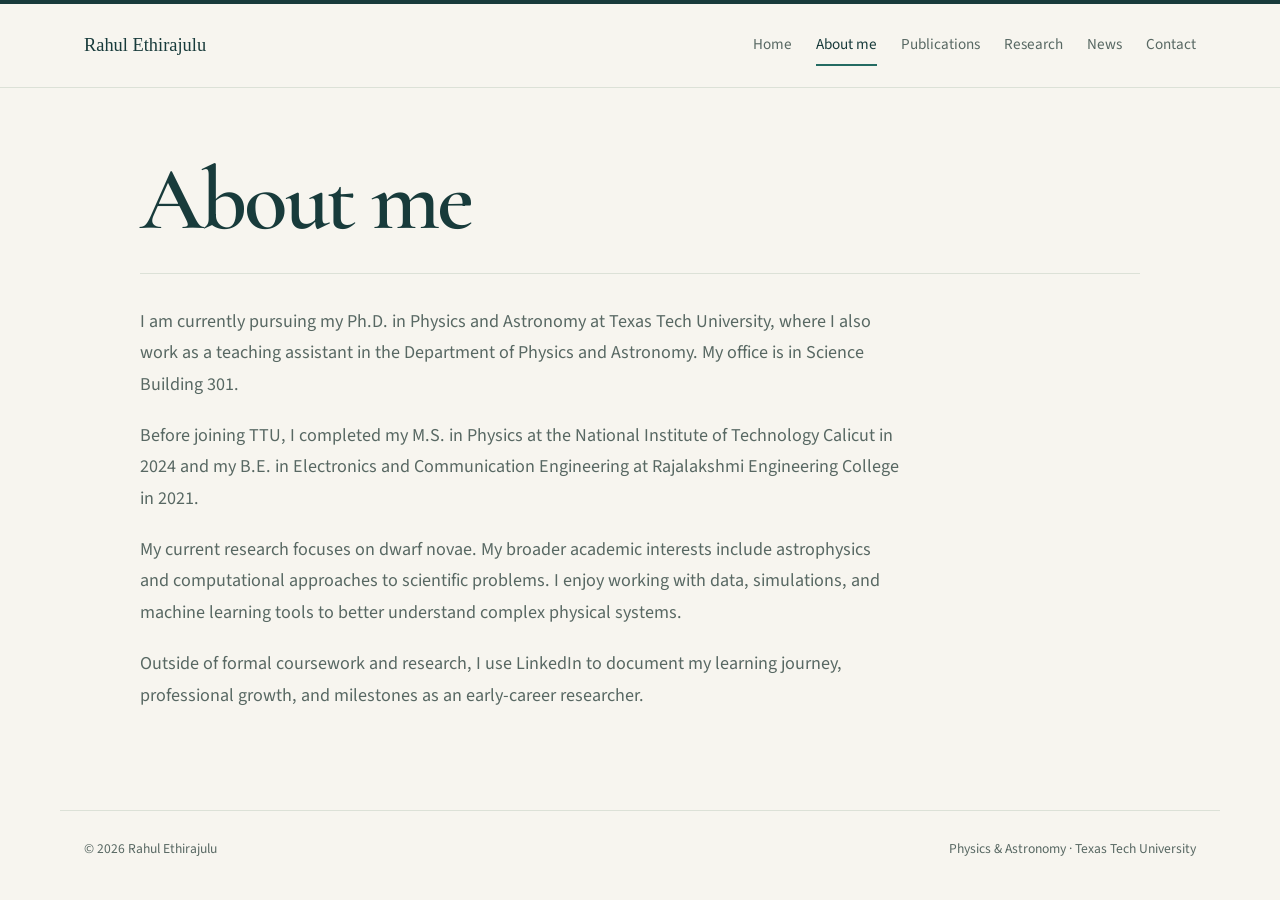
==== about_me/index.html @ 9070d2f4 "Focus current research on dwarf novae with credited NASA illustration" ====
<!DOCTYPE html>
<html lang="en">
  <head>
    <meta charset="UTF-8" />
    <meta name="viewport" content="width=device-width, initial-scale=1.0" />
    <title>About me | Rahul Ethirajulu</title>
    <meta
      name="description"
      content="About Rahul Ethirajulu, Ph.D. Physics and Astronomy candidate at Texas Tech University."
    />
    <link rel="preconnect" href="https://fonts.googleapis.com" />
    <link rel="preconnect" href="https://fonts.gstatic.com" crossorigin />
    <link
      href="https://fonts.googleapis.com/css2?family=Cormorant+Garamond:wght@500;600;700&family=Source+Sans+3:wght@400;500;600&display=swap"
      rel="stylesheet"
    />
    <script>document.documentElement.classList.add("js");</script>
    <link rel="stylesheet" href="../styles.css" />
  </head>
  <body>
    <a class="skip-link" href="#main-content">Skip to content</a>
    <header class="site-header">
      <div class="site-header-inner">
        <a class="site-title" href="../">Rahul Ethirajulu</a>

        <button
          class="menu-toggle"
          type="button"
          aria-expanded="false"
          aria-controls="site-nav"
        >
          Menu
        </button>

        <nav id="site-nav" class="site-nav" aria-label="Main navigation">
          <a href="../">Home</a>
          <a aria-current="page" href="./">About me</a>
          <a href="../publications/">Publications</a>
          <a href="../research/">Research</a>
          <a href="../news/">News</a>
          <a href="../contact/">Contact</a>
        </nav>
      </div>
    </header>

    <main id="main-content" class="page-shell">
      <article class="content-page">
        <div class="content-copy">
          <h1>About me</h1>
          <div class="content-box">
            <p>
              I am currently pursuing my Ph.D. in Physics and Astronomy at Texas
              Tech University, where I also work as a teaching assistant in the
              Department of Physics and Astronomy. My office is in Science
              Building 301.
            </p>
            <p>
              Before joining TTU, I completed my M.S. in Physics at the National
              Institute of Technology Calicut in 2024 and my B.E. in
              Electronics and Communication Engineering at Rajalakshmi
              Engineering College in 2021.
            </p>
            <p>
              My current research focuses on dwarf novae. My broader academic
              interests include astrophysics and computational approaches
              to scientific problems. I enjoy working with data, simulations,
              and machine learning tools to better understand complex physical
              systems.
            </p>
            <p>
              Outside of formal coursework and research, I use LinkedIn to
              document my learning journey, professional growth, and milestones
              as an early-career researcher.
            </p>
          </div>
        </div>
      </article>
    </main>

    <footer class="site-footer">
      <p>&copy; <span id="year"></span> Rahul Ethirajulu</p>
      <p>Physics &amp; Astronomy · Texas Tech University</p>
    </footer>

    <script src="../script.js"></script>
  </body>
</html>
---- styles.css ----
:root {
  --bg:#f7f5ef;
  --text:#183b3b;
  --muted:#586863;
  --accent:#246b62;
  --line:#dce1d7;
  --max-width:1160px
}

* {
  box-sizing:border-box
}

html {
  scroll-behavior:smooth
}

body {
  margin:0;
  background:var(--bg);
  color:var(--text);
  font-family:'Source Sans 3','Segoe UI',sans-serif;
  line-height:1.75
}

a {
  color:var(--accent);
  text-underline-offset:4px
}

a:hover {
  color:#123e38
}

a:focus-visible,button:focus-visible {
  outline:3px solid #ae7434;
  outline-offset:5px
}

h1,h2,h3 {
  font-family:'Cormorant Garamond',Georgia,serif;
  font-weight:600;
  line-height:1.08;
  margin:0 0 1rem
}

h1 {
  font-size:clamp(3.4rem,7vw,6.2rem);
  letter-spacing:-.035em
}

h2 {
  font-size:clamp(2rem,4vw,3rem)
}

h3 {
  font-size:1.7rem
}

p {
  margin:0 0 1.2rem
}

.site-header {
  border-top:4px solid var(--text);
  border-bottom:1px solid var(--line);
  position:relative;
  z-index:10
}

.site-header-inner {
  max-width:var(--max-width);
  margin:auto;
  display:flex;
  align-items:center;
  justify-content:space-between;
  gap:2rem;
  padding:1.3rem 24px
}

.site-title {
  font-family:Georgia,serif;
  font-size:1.15rem;
  color:var(--text);
  text-decoration:none;
  white-space:nowrap
}

.site-nav {
  display:flex;
  gap:1.5rem
}

.site-nav a {
  color:var(--muted);
  text-decoration:none;
  font-size:.95rem;
  padding:.4rem 0;
  border-bottom:2px solid transparent
}

.site-nav a:hover,.site-nav a[aria-current=page] {
  color:var(--text);
  border-bottom-color:var(--accent)
}

.menu-toggle {
  display:none;
  font:inherit;
  background:var(--text);
  color:white;
  border:0;
  padding:.55rem 1rem;
  border-radius:4px;
  cursor:pointer
}

.page-shell {
  max-width:var(--max-width);
  margin:auto;
  padding:0 24px
}

.hero {
  display:grid;
  grid-template-columns:1.2fr .8fr;
  gap:4rem;
  align-items:center;
  padding:5.5rem 0 4rem
}

.eyebrow {
  font-size:.78rem;
  text-transform:uppercase;
  letter-spacing:.16em;
  font-weight:600;
  color:var(--accent);
  margin-bottom:1.4rem
}

.lead {
  font-size:1.25rem;
  color:var(--muted);
  margin-bottom:1.8rem
}

.hero-box {
  max-width:620px;
  color:var(--muted);
  font-size:1.05rem
}

.hero-art {
  background:#173f3f;
  border-radius:48% 48% 8px 8px;
  aspect-ratio:4/5;
  position:relative;
  overflow:hidden
}

.hero-art svg {
  width:100%;
  height:100%;
  position:absolute;
  inset:0
}

.art-caption {
  position:absolute;
  bottom:28px;
  left:28px;
  right:28px;
  color:#d8e7da;
  font-size:.8rem;
  letter-spacing:.1em;
  text-transform:uppercase
}

.hero-actions {
  display:flex;
  flex-wrap:wrap;
  gap:1rem;
  margin-top:2rem
}

.button {
  display:inline-flex;
  background:var(--text);
  color:white;
  padding:.7rem 1.3rem;
  text-decoration:none;
  border:1px solid var(--text);
  border-radius:4px;
  font-weight:600
}

.button:hover {
  background:#285650;
  color:white
}

.button-secondary {
  background:transparent;
  color:var(--text)
}

.home-section {
  padding:3rem 0;
  border-top:1px solid var(--line)
}

.section-heading {
  display:flex;
  justify-content:space-between;
  gap:1rem;
  align-items:baseline;
  margin-bottom:1.5rem
}

.section-heading h2 {
  margin:0
}

.research-grid {
  display:grid;
  grid-template-columns:repeat(3,1fr);
  gap:2rem
}

.research-grid article {
  border-top:2px solid var(--accent);
  padding-top:1.2rem
}

.research-grid p {
  color:var(--muted)
}

.feature-news {
  display:grid;
  grid-template-columns:220px 1fr;
  gap:2rem;
  align-items:center
}

.feature-news img {
  width:100%;
  border-radius:4px;
  aspect-ratio:4/3;
  object-fit:cover
}

.feature-news p {
  color:var(--muted)
}

.content-page {
  padding:4rem 0 5rem;
  min-height:70vh
}

.content-copy {
  max-width:1000px;
  margin:auto
}

.content-copy>h1 {
  padding-bottom:1.5rem;
  border-bottom:1px solid var(--line);
  margin-bottom:2rem
}

.content-box {
  max-width:760px;
  font-size:1.13rem;
  color:var(--muted)
}

.placeholder {
  color:var(--muted)
}

.news-stack {
  display:grid;
  gap:2.5rem
}

.news-card {
  display:grid;
  grid-template-columns:minmax(240px,.8fr) 1.2fr;
  gap:2rem;
  padding:2rem;
  background:#fffefa;
  border:1px solid var(--line);
  border-radius:6px
}

.news-item-alt .news-card {
  grid-template-columns:1.2fr minmax(240px,.8fr)
}

.news-body {
  min-width:0
}

.news-body h2 {
  font-size:2.35rem
}

.news-body p,.news-list {
  color:var(--muted)
}

.news-date {
  font-size:.78rem;
  font-weight:600;
  text-transform:uppercase;
  letter-spacing:.12em;
  color:var(--accent)!important
}

.news-media {
  display:grid;
  gap:1rem;
  align-content:start
}

.achievement-figure {
  margin:0
}

.achievement-figure img {
  display:block;
  width:100%;
  height:auto;
  border-radius:3px
}

.achievement-gallery {
  display:grid;
  grid-template-columns:1fr 1fr;
  gap:.75rem
}

.achievement-gallery img {
  width:100%;
  height:auto;
  border-radius:3px
}

.news-list {
  padding-left:1.2rem
}

.news-list li {
  margin-bottom:.65rem
}

.site-footer {
  max-width:var(--max-width);
  margin:auto;
  padding:1.6rem 24px 2rem;
  border-top:1px solid var(--line);
  display:flex;
  justify-content:space-between;
  gap:1rem;
  color:var(--muted);
  font-size:.85rem
}

.site-footer p {
  margin:0
}

.skip-link {
  position:absolute;
  left:16px;
  top:-100px;
  padding:.75rem;
  background:white;
  z-index:20
}

.skip-link:focus {
  top:16px
}


@media(max-width:900px) {
  .site-header-inner {
  flex-wrap:wrap;
  gap:1rem
}

.menu-toggle {
  display:inline-flex
}

.site-nav {
  flex-wrap:wrap;
  width:100%;
  gap:1rem
}

.js .site-nav {
  display:none
}

.js .site-nav.is-open {
  display:flex
}

.hero {
  gap:2rem;
  padding:3.5rem 0
}

.hero-art {
  aspect-ratio:3/4
}

.news-card,.news-item-alt .news-card {
  grid-template-columns:1fr
}

.news-item-alt .news-media {
  grid-row:1
}

.news-media {
  max-width:600px
}


}


@media(max-width:600px) {
  .hero {
  grid-template-columns:1fr
}

.hero-art {
  aspect-ratio:5/3;
  border-radius:80px 80px 4px 4px
}

.hero h1 {
  font-size:3.7rem
}

.research-grid,.feature-news {
  grid-template-columns:1fr
}

.feature-news img {
  max-width:320px
}

.section-heading {
  align-items:start;
  flex-direction:column;
  gap:.7rem
}

.news-card {
  padding:1.2rem;
  gap:1.4rem
}

.content-page {
  padding-top:2.5rem
}

.site-footer {
  flex-direction:column
}

.page-shell {
  padding:0 20px
}


}


@media(prefers-reduced-motion:reduce) {
  html {
  scroll-behavior:auto
}


}

.research-feature {
  display: grid;
  grid-template-columns: 1fr 1fr;
  gap: 2.5rem;
  align-items: start;
  margin-bottom: 3rem;
}
.research-figure { margin: 0; }
.research-figure img { display: block; width: 100%; height: auto; border-radius: 6px; }
.research-figure figcaption { margin-top: .8rem; color: var(--muted); font-size: .85rem; line-height: 1.6; }
.research-context { color: var(--muted); }
.research-context h2 { color: var(--text); }
.research-context p { max-width: 760px; }
@media (max-width: 900px) {
  .research-feature { grid-template-columns: 1fr; gap: 2rem; }
}
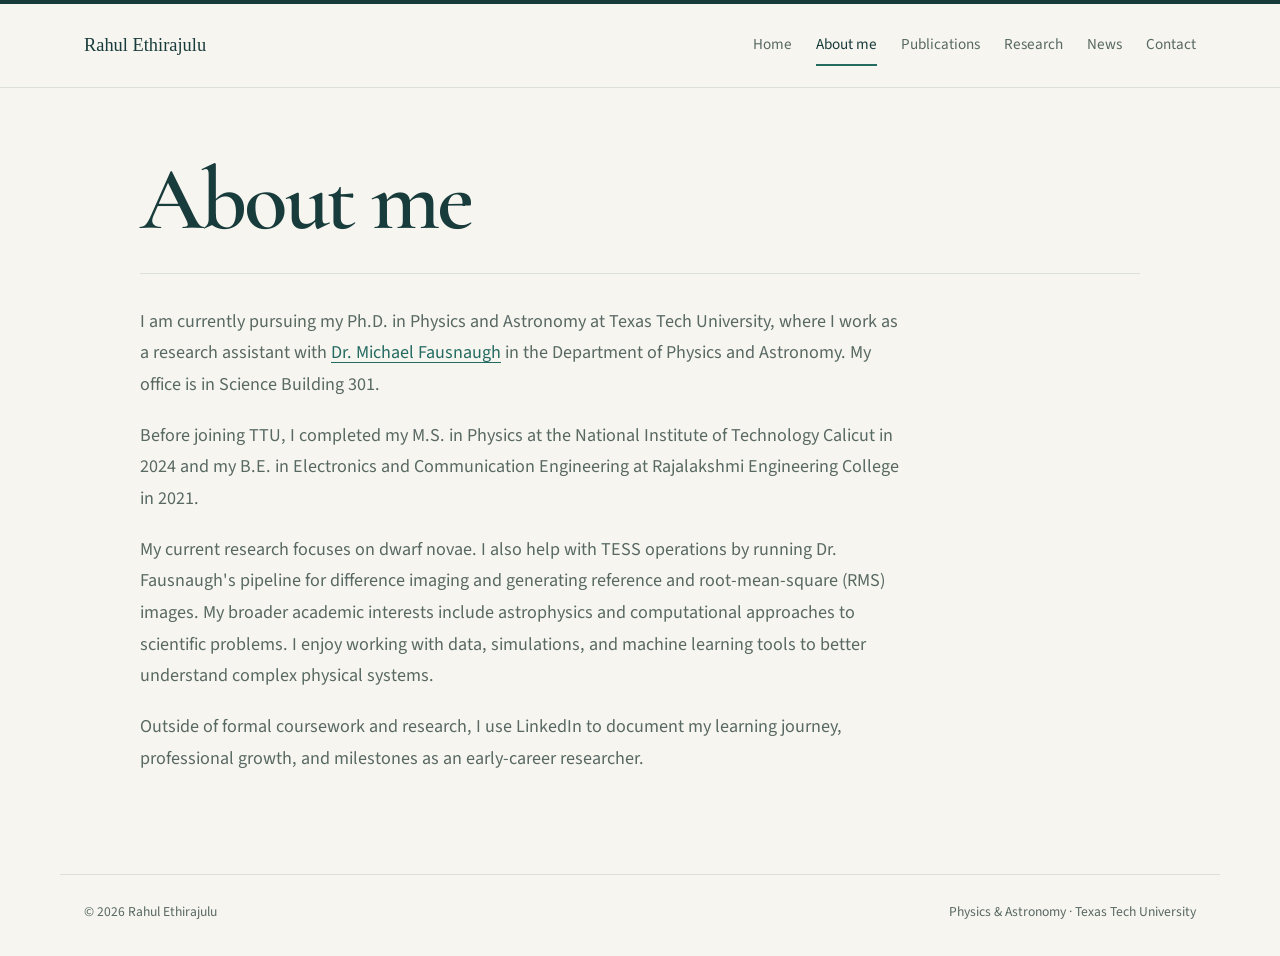
==== commit d07214c6: "Update research assistant role and TESS pipeline responsibilities" ====
--- a/about_me/index.html
+++ b/about_me/index.html
@@ -50,9 +50,10 @@
           <div class="content-box">
             <p>
               I am currently pursuing my Ph.D. in Physics and Astronomy at Texas
-              Tech University, where I also work as a teaching assistant in the
-              Department of Physics and Astronomy. My office is in Science
-              Building 301.
+              Tech University, where I work as a research assistant with
+              <a href="https://faus.science/">Dr. Michael Fausnaugh</a>
+              in the Department of Physics and Astronomy. My office is in
+              Science Building 301.
             </p>
             <p>
               Before joining TTU, I completed my M.S. in Physics at the National
@@ -61,7 +62,10 @@
               Engineering College in 2021.
             </p>
             <p>
-              My current research focuses on dwarf novae. My broader academic
+              My current research focuses on dwarf novae. I also help with
+              TESS operations by running Dr. Fausnaugh's pipeline for difference
+              imaging and generating reference and root-mean-square (RMS) images.
+              My broader academic
               interests include astrophysics and computational approaches
               to scientific problems. I enjoy working with data, simulations,
               and machine learning tools to better understand complex physical
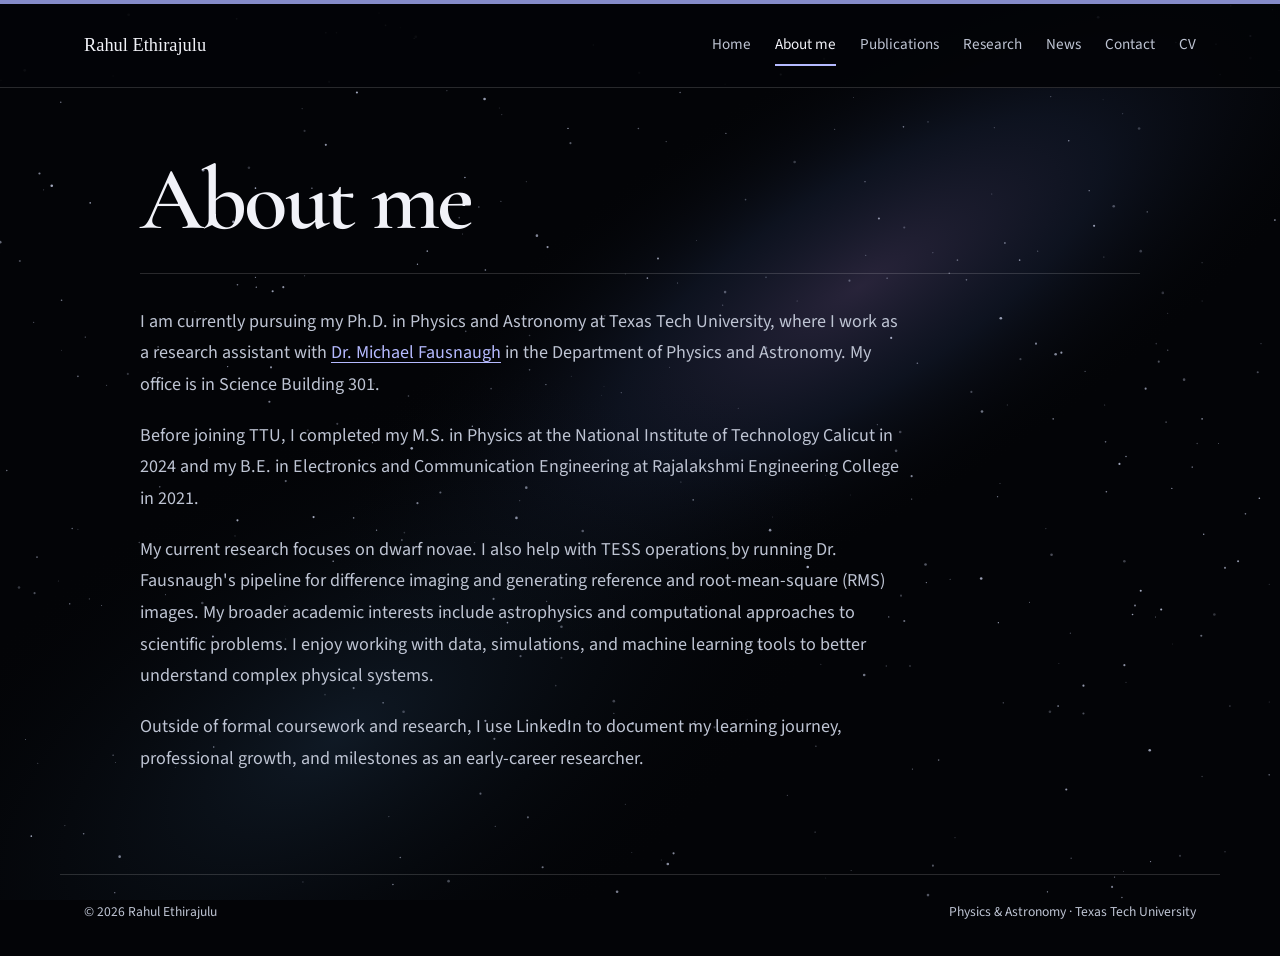
==== commit da51dab0: "Add dedicated CV page with PDF viewer and download" ====
--- a/about_me/index.html
+++ b/about_me/index.html
@@ -39,6 +39,7 @@
           <a href="../research/">Research</a>
           <a href="../news/">News</a>
           <a href="../contact/">Contact</a>
+          <a href="../cv/">CV</a>
         </nav>
       </div>
     </header>
--- a/styles.css
+++ b/styles.css
@@ -1,9 +1,9 @@
 :root {
-  --bg:#f7f5ef;
-  --text:#183b3b;
-  --muted:#586863;
-  --accent:#246b62;
-  --line:#dce1d7;
+  --bg:#030407;
+  --text:#f1f2f8;
+  --muted:#bec4d3;
+  --accent:#b5baff;
+  --line:#ffffff26;
   --max-width:1160px
 }
 
@@ -29,11 +29,11 @@
 }
 
 a:hover {
-  color:#123e38
+  color:#e0e2ff
 }
 
 a:focus-visible,button:focus-visible {
-  outline:3px solid #ae7434;
+  outline:3px solid var(--accent);
   outline-offset:5px
 }
 
@@ -107,8 +107,8 @@
 .menu-toggle {
   display:none;
   font:inherit;
-  background:var(--text);
-  color:white;
+  background:var(--accent);
+  color:#090b18;
   border:0;
   padding:.55rem 1rem;
   border-radius:4px;
@@ -185,8 +185,8 @@
 
 .button {
   display:inline-flex;
-  background:var(--text);
-  color:white;
+  background:var(--accent);
+  color:#090b18;
   padding:.7rem 1.3rem;
   text-decoration:none;
   border:1px solid var(--text);
@@ -195,8 +195,8 @@
 }
 
 .button:hover {
-  background:#285650;
-  color:white
+  background:#d5d7ff;
+  color:#090b18
 }
 
 .button-secondary {
@@ -290,7 +290,7 @@
   grid-template-columns:minmax(240px,.8fr) 1.2fr;
   gap:2rem;
   padding:2rem;
-  background:#fffefa;
+  background:rgba(8,11,20,.88);
   border:1px solid var(--line);
   border-radius:6px
 }
@@ -377,7 +377,7 @@
   left:16px;
   top:-100px;
   padding:.75rem;
-  background:white;
+  background:#101422;
   z-index:20
 }
 
@@ -508,3 +508,57 @@
 @media (max-width: 900px) {
   .research-feature { grid-template-columns: 1fr; gap: 2rem; }
 }
+
+.current-research-summary { max-width: 760px; }
+.current-research-summary p { color: var(--muted); }
+.previous-work-grid { display: grid; grid-template-columns: 1fr 1fr; gap: 2.5rem; }
+.previous-work-grid article { border-top: 2px solid var(--accent); padding-top: 1.2rem; }
+.previous-work-grid p { color: var(--muted); }
+.previous-project { padding: 1.5rem 0; border-bottom: 1px solid var(--line); }
+.previous-project h3 { color: var(--text); }
+.project-source { margin-top: 1.5rem; font-size: .9rem; }
+@media (max-width: 600px) { .previous-work-grid { grid-template-columns: 1fr; gap: 1.5rem; } }
+
+/* A static galactic backdrop keeps motion and page weight low. */
+body {
+  background-color: var(--bg);
+  background-image: url("images/galactic-background.svg");
+  background-size: cover;
+  background-position: center top;
+  background-attachment: fixed;
+  color-scheme: dark;
+}
+.site-header { background: rgba(3,4,7,.9); border-top-color: #858bc9; }
+.home-section { background: linear-gradient(90deg, rgba(3,4,7,.5), transparent); }
+.hero-portrait {
+  margin: 0;
+  border-radius: 12px;
+  aspect-ratio: 4 / 5;
+  border: 1px solid var(--line);
+  box-shadow: 0 16px 60px #0009;
+  background: #080b13;
+}
+.hero-portrait img {
+  display: block;
+  width: 100%;
+  height: 100%;
+  object-fit: cover;
+  object-position: center 20%;
+}
+.hero-portrait::after {
+  content: "";
+  position: absolute;
+  inset: 55% 0 0;
+  background: linear-gradient(transparent, #000d);
+  pointer-events: none;
+}
+.hero-portrait .art-caption { color: #fff; z-index: 1; bottom: 20px; left: 20px; right: 20px; }
+.button-secondary { background: #090c1680; color: var(--text); border-color: #ffffff50; }
+@media (max-width: 600px) {
+  .hero-portrait { aspect-ratio: 4 / 5; border-radius: 10px; max-width: 420px; width: 100%; }
+  body { background-attachment: scroll; background-size: auto 1100px; }
+}
+
+.cv-actions { display: flex; flex-wrap: wrap; gap: 1rem; margin-bottom: 2rem; }
+.cv-viewer { display: block; width: 100%; height: 80vh; min-height: 500px; border: 1px solid var(--line); border-radius: 6px; background: #111; }
+@media (max-width: 600px) { .cv-viewer { min-height: 400px; height: 65vh; } }
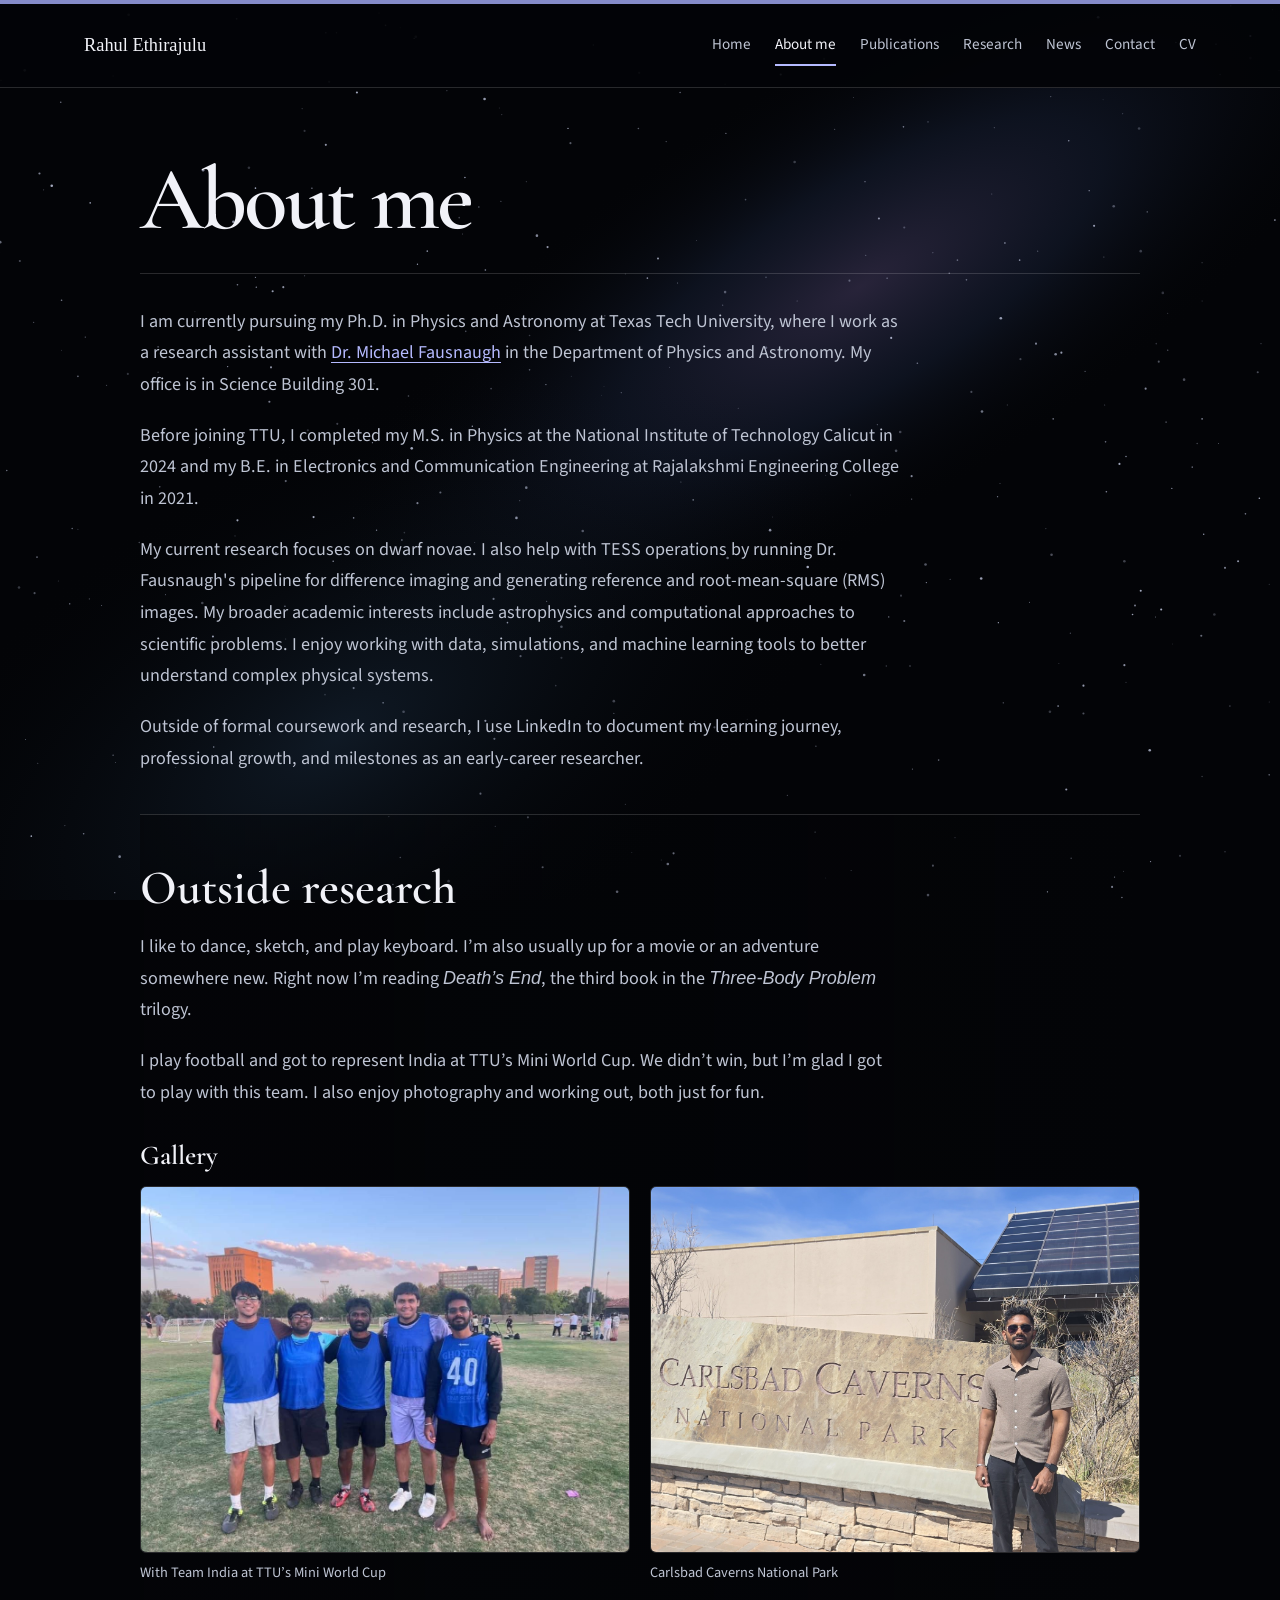
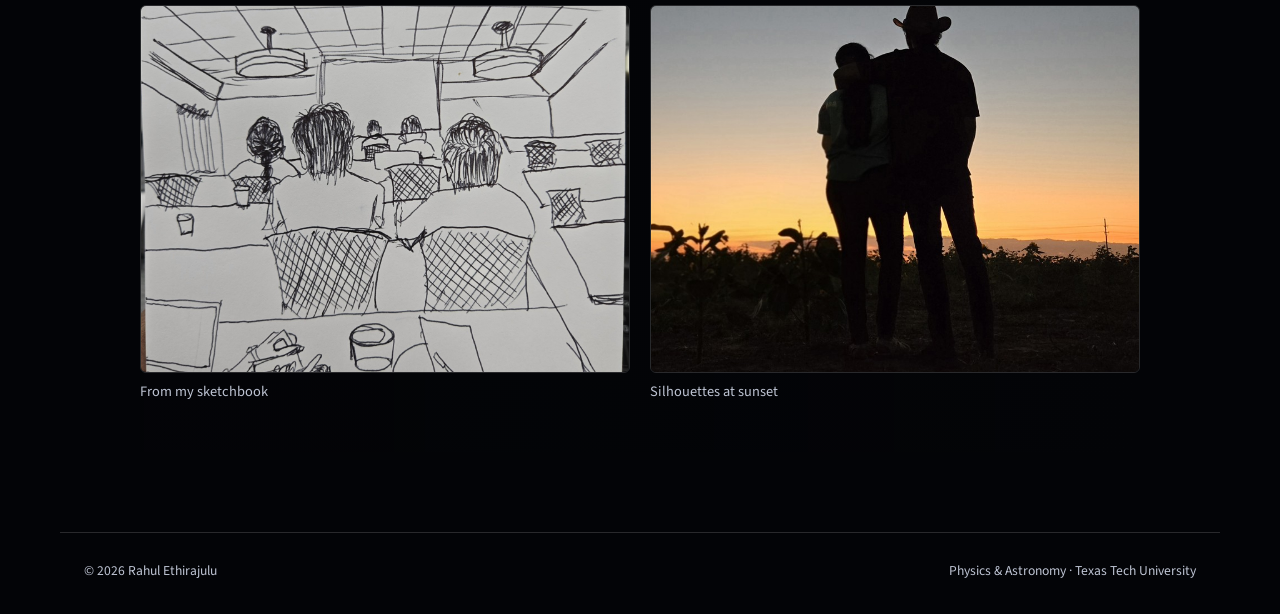
==== commit 5b85a7b3: "Add personal interests and photo gallery to About page" ====
--- a/about_me/index.html
+++ b/about_me/index.html
@@ -15,7 +15,7 @@
       rel="stylesheet"
     />
     <script>document.documentElement.classList.add("js");</script>
-    <link rel="stylesheet" href="../styles.css" />
+    <link rel="stylesheet" href="../styles.css?v=about-gallery" />
   </head>
   <body>
     <a class="skip-link" href="#main-content">Skip to content</a>
@@ -78,6 +78,32 @@
               as an early-career researcher.
             </p>
           </div>
+          <section id="outside-research" class="home-section" aria-labelledby="outside-title">
+            <h2 id="outside-title">Outside research</h2>
+            <div class="content-box">
+              <p>I like to dance, sketch, and play keyboard. I’m also usually up for a movie or an adventure somewhere new. Right now I’m reading <em>Death’s End</em>, the third book in the <em>Three-Body Problem</em> trilogy.</p>
+              <p>I play football and got to represent India at TTU’s Mini World Cup. We didn’t win, but I’m glad I got to play with this team. I also enjoy photography and working out, both just for fun.</p>
+            </div>
+            <h3>Gallery</h3>
+            <div class="about-gallery">
+              <figure>
+                <a href="../images/about-mini-world-cup.jpg"><img src="../images/about-mini-world-cup.jpg" alt="Five football teammates in blue bibs on a Texas Tech field." loading="lazy" decoding="async" /></a>
+                <figcaption>With Team India at TTU’s Mini World Cup</figcaption>
+              </figure>
+              <figure>
+                <a href="../images/about-carlsbad-caverns.jpg"><img src="../images/about-carlsbad-caverns.jpg" alt="Rahul standing beside the Carlsbad Caverns National Park sign." loading="lazy" decoding="async" /></a>
+                <figcaption>Carlsbad Caverns National Park</figcaption>
+              </figure>
+              <figure>
+                <a href="../images/about-sketch.jpg"><img src="../images/about-sketch.jpg" alt="Ink sketch of an audience seen from the back of the room." loading="lazy" decoding="async" /></a>
+                <figcaption>From my sketchbook</figcaption>
+              </figure>
+              <figure>
+                <a href="../images/about-sunset.jpg"><img src="../images/about-sunset.jpg" alt="Two silhouettes against an orange sunset." loading="lazy" decoding="async" /></a>
+                <figcaption>Silhouettes at sunset</figcaption>
+              </figure>
+            </div>
+          </section>
         </div>
       </article>
     </main>
--- a/styles.css
+++ b/styles.css
@@ -246,7 +246,7 @@
 .feature-news img {
   width:100%;
   border-radius:4px;
-  aspect-ratio:4/3;
+  aspect-ratio:16/9;
   object-fit:cover
 }
 
@@ -562,3 +562,89 @@
 .cv-actions { display: flex; flex-wrap: wrap; gap: 1rem; margin-bottom: 2rem; }
 .cv-viewer { display: block; width: 100%; height: 80vh; min-height: 500px; border: 1px solid var(--line); border-radius: 6px; background: #111; }
 @media (max-width: 600px) { .cv-viewer { min-height: 400px; height: 65vh; } }
+
+.thesis-preview summary { cursor: pointer; color: var(--accent); padding: .75rem 0; }
+.thesis-preview summary:focus-visible { outline: 3px solid var(--accent); outline-offset: 4px; }
+.thesis-preview .cv-viewer { margin-top: 1rem; }
+
+.photo-slider-frame {
+  overflow: hidden;
+  border: 1px solid var(--line);
+  border-radius: 6px;
+  background: var(--bg);
+}
+.photo-slide { display: block; }
+.photo-slide img { display: block; width: 100%; height: auto; }
+.photo-slider:has(.photo-slider-controls:not([hidden])) .photo-slide img {
+  aspect-ratio: 4 / 3;
+  object-fit: contain;
+}
+.photo-slider-controls {
+  display: flex;
+  justify-content: space-between;
+  align-items: center;
+  color: var(--muted);
+  font-variant-numeric: tabular-nums;
+}
+.photo-slider-controls button {
+  min-width: 44px;
+  min-height: 44px;
+  border: 1px solid var(--line);
+  border-radius: 6px;
+  background: var(--bg);
+  color: var(--accent);
+  cursor: pointer;
+  font: inherit;
+}
+.photo-slider-controls button:hover { border-color: var(--accent); }
+.photo-slide:focus-visible { outline-offset: -4px; }
+.photo-slide[hidden], .photo-slider-controls[hidden] { display: none; }
+
+@media (min-width: 901px) {
+  #aavso-2026 .news-card,
+  #seibt-memorial-scholarship .news-card {
+    grid-template-columns: minmax(0, 1.1fr) minmax(0, 0.9fr);
+  }
+
+  #quantum-summit-2025 .news-card {
+    grid-template-columns: minmax(0, 0.9fr) minmax(0, 1.1fr);
+  }
+}
+
+#bucy-scholarship .photo-slider {
+  width: 80%;
+  justify-self: center;
+}
+
+#bucy-scholarship .photo-slider:has(.photo-slider-controls:not([hidden])) .photo-slide img {
+  aspect-ratio: 1 / 1;
+}
+
+@media (min-width: 901px) {
+  #bucy-scholarship .news-card {
+    grid-template-columns: minmax(0, 1.2fr) minmax(0, 0.8fr);
+  }
+}
+
+#outside-research { margin-top: 2.5rem; }
+#outside-research h3 { margin-top: 2rem; }
+.about-gallery {
+  display: grid;
+  grid-template-columns: repeat(2, minmax(0, 1fr));
+  gap: 1.25rem;
+}
+.about-gallery figure { margin: 0; }
+.about-gallery a { display: block; }
+.about-gallery img {
+  display: block;
+  width: 100%;
+  aspect-ratio: 4 / 3;
+  object-fit: cover;
+  border: 1px solid var(--line);
+  border-radius: 6px;
+}
+.about-gallery img[src$="about-sunset.jpg"] { object-position: center 64%; }
+.about-gallery figcaption { margin-top: .4rem; color: var(--muted); font-size: .9rem; }
+@media (max-width: 600px) {
+  .about-gallery { grid-template-columns: 1fr; }
+}
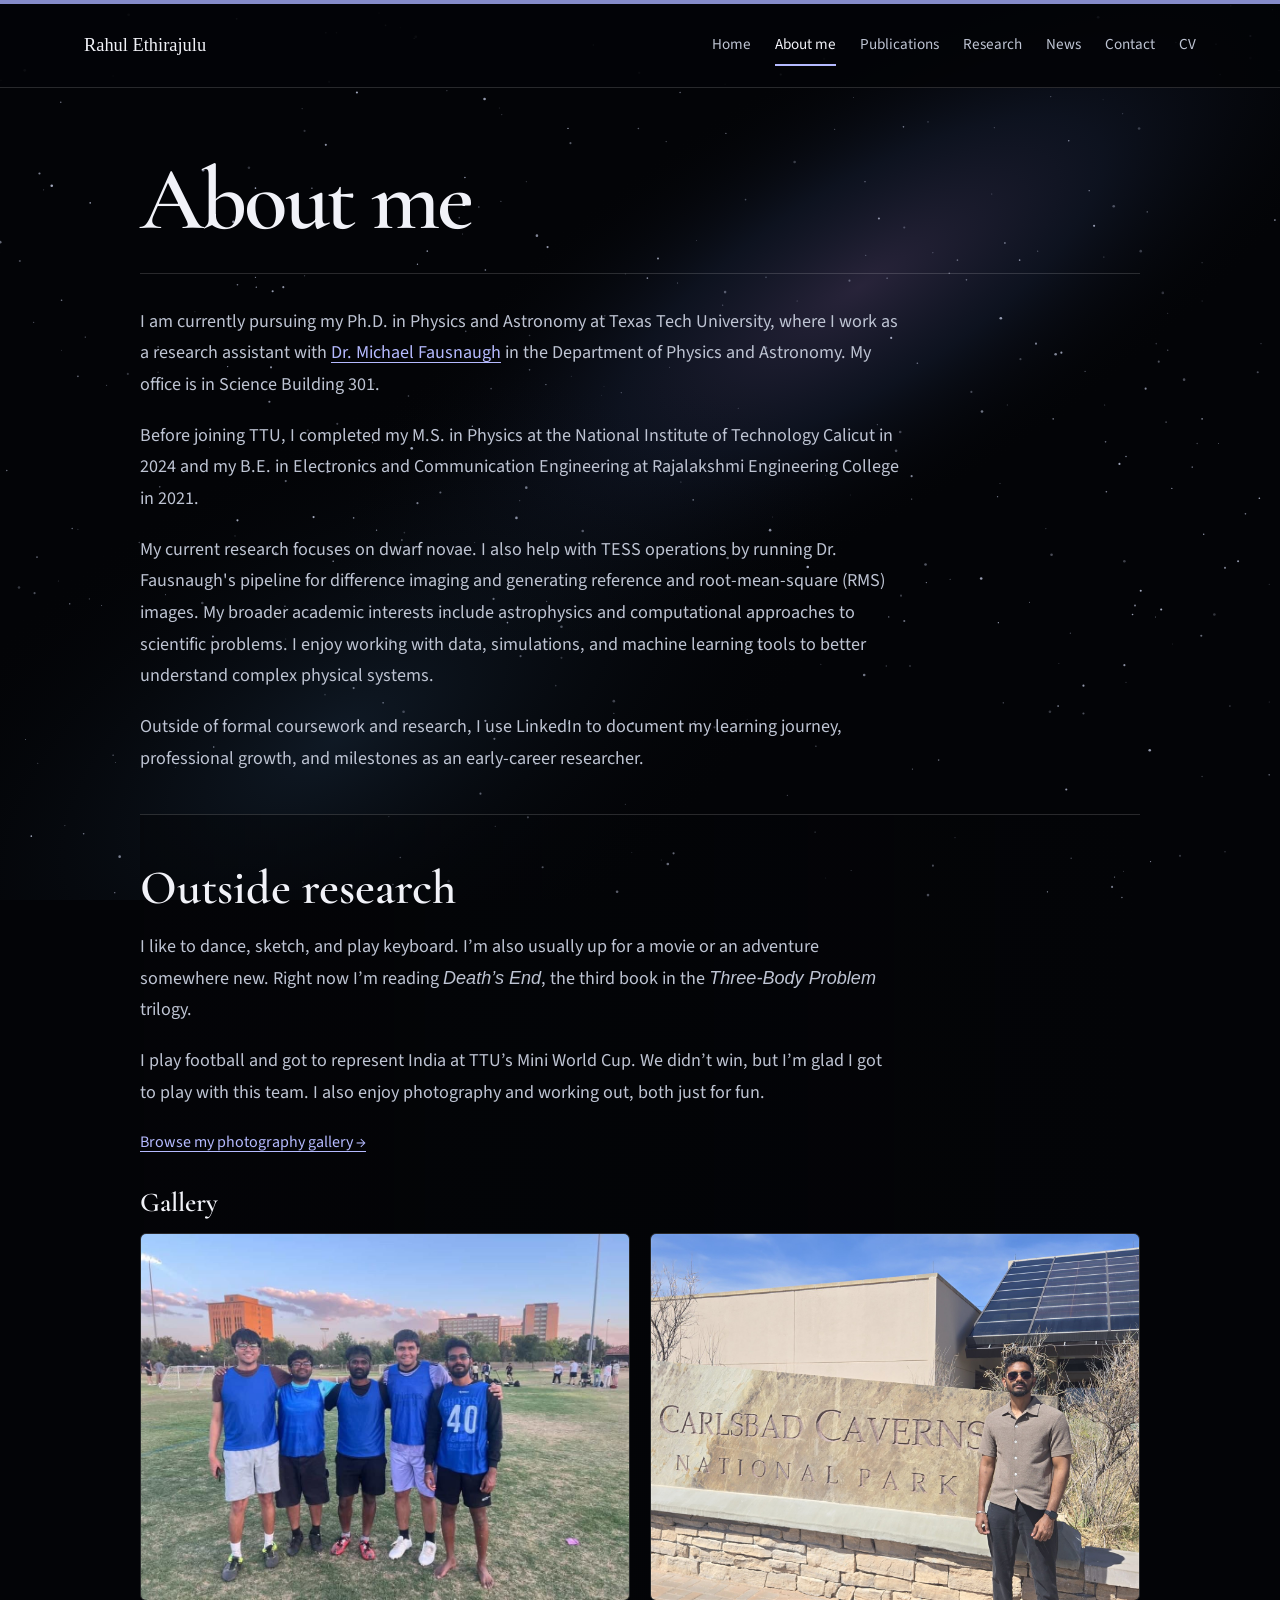
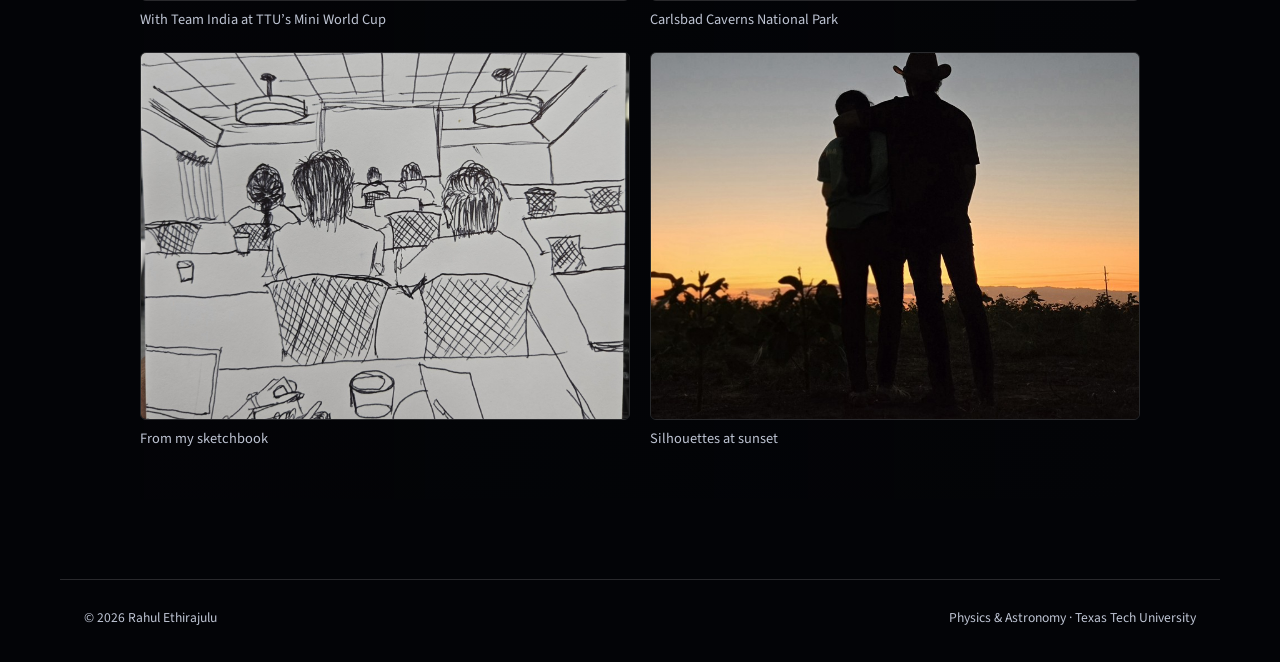
==== commit 29f7a951: "Add a dedicated photography gallery with ten photos" ====
--- a/about_me/index.html
+++ b/about_me/index.html
@@ -84,6 +84,7 @@
               <p>I like to dance, sketch, and play keyboard. I’m also usually up for a movie or an adventure somewhere new. Right now I’m reading <em>Death’s End</em>, the third book in the <em>Three-Body Problem</em> trilogy.</p>
               <p>I play football and got to represent India at TTU’s Mini World Cup. We didn’t win, but I’m glad I got to play with this team. I also enjoy photography and working out, both just for fun.</p>
             </div>
+            <p><a href="../photography/">Browse my photography gallery &rarr;</a></p>
             <h3>Gallery</h3>
             <div class="about-gallery">
               <figure>
--- a/styles.css
+++ b/styles.css
@@ -648,3 +648,13 @@
 @media (max-width: 600px) {
   .about-gallery { grid-template-columns: 1fr; }
 }
+
+.photography-gallery { margin-top: 2rem; }
+.photography-gallery img {
+  aspect-ratio: 1;
+  object-fit: contain;
+  background: var(--bg);
+}
+@media (min-width: 901px) {
+  .photography-gallery { grid-template-columns: repeat(3, minmax(0, 1fr)); }
+}
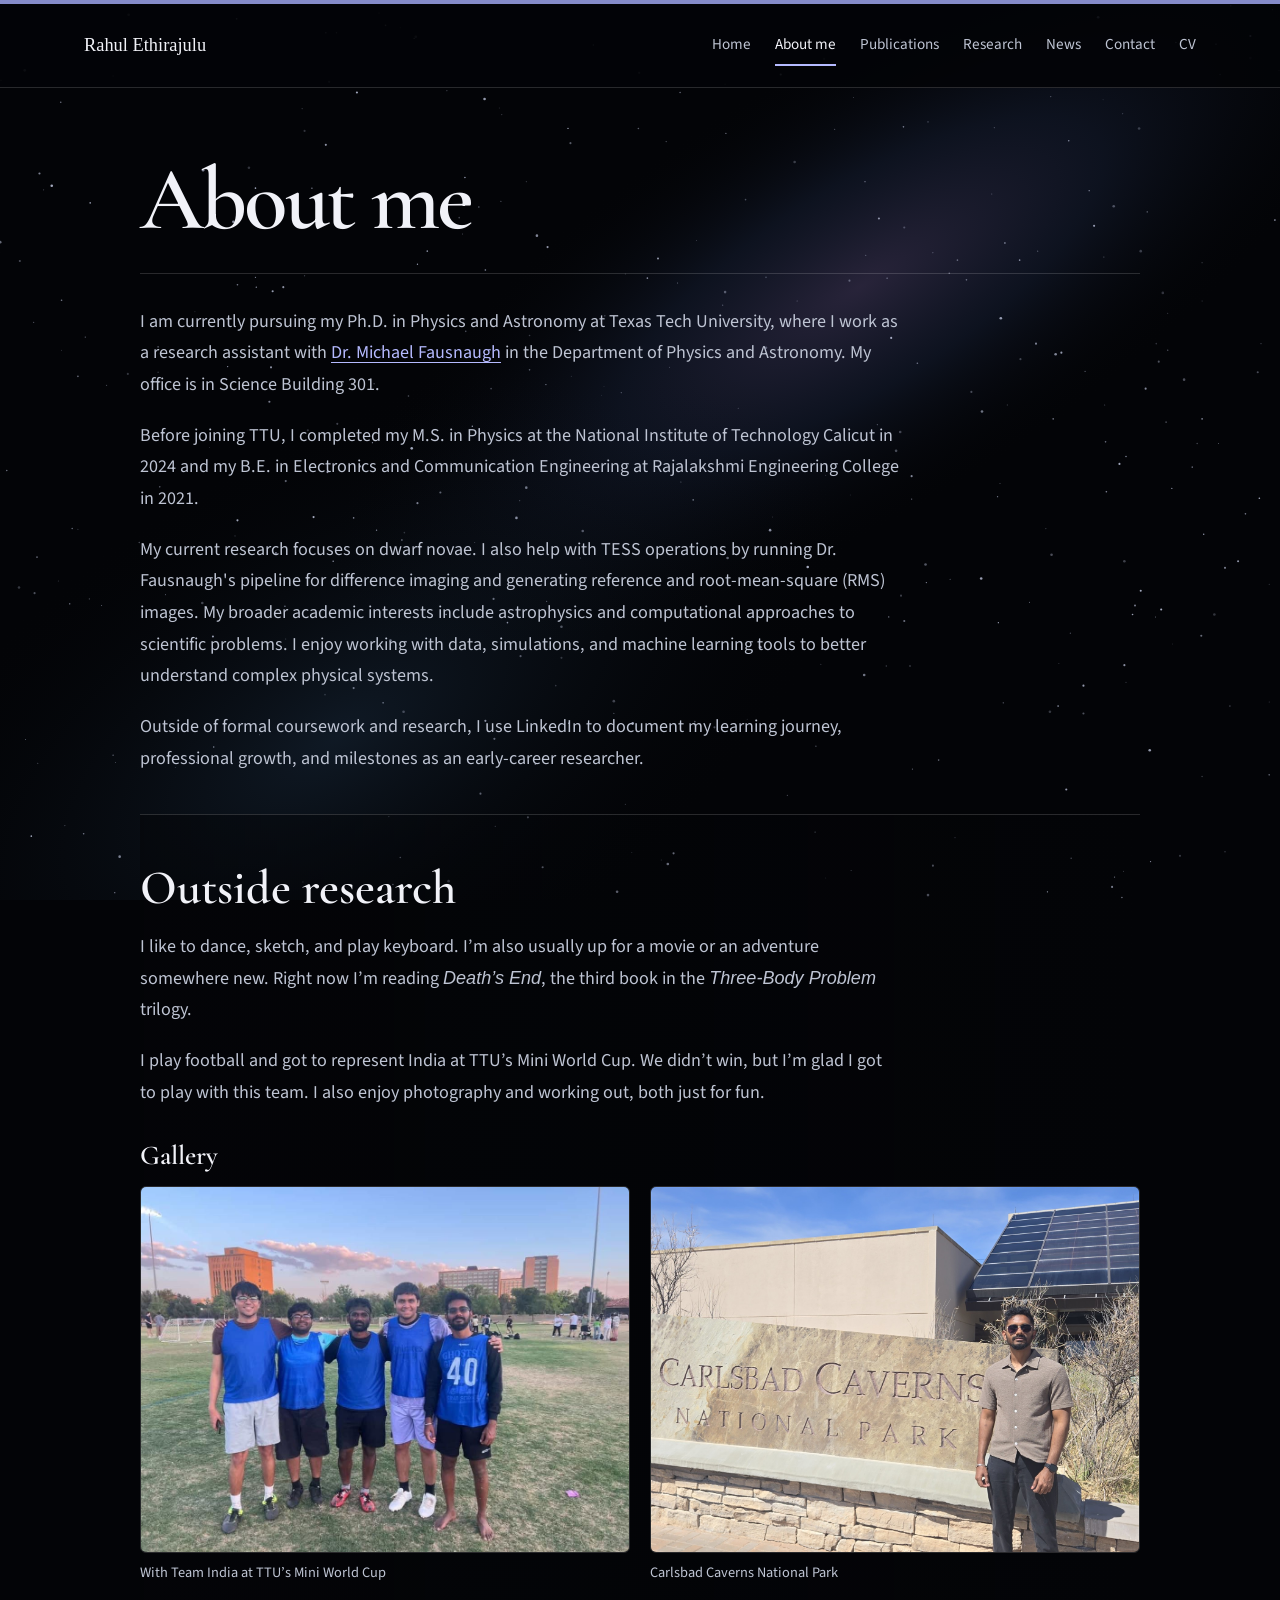
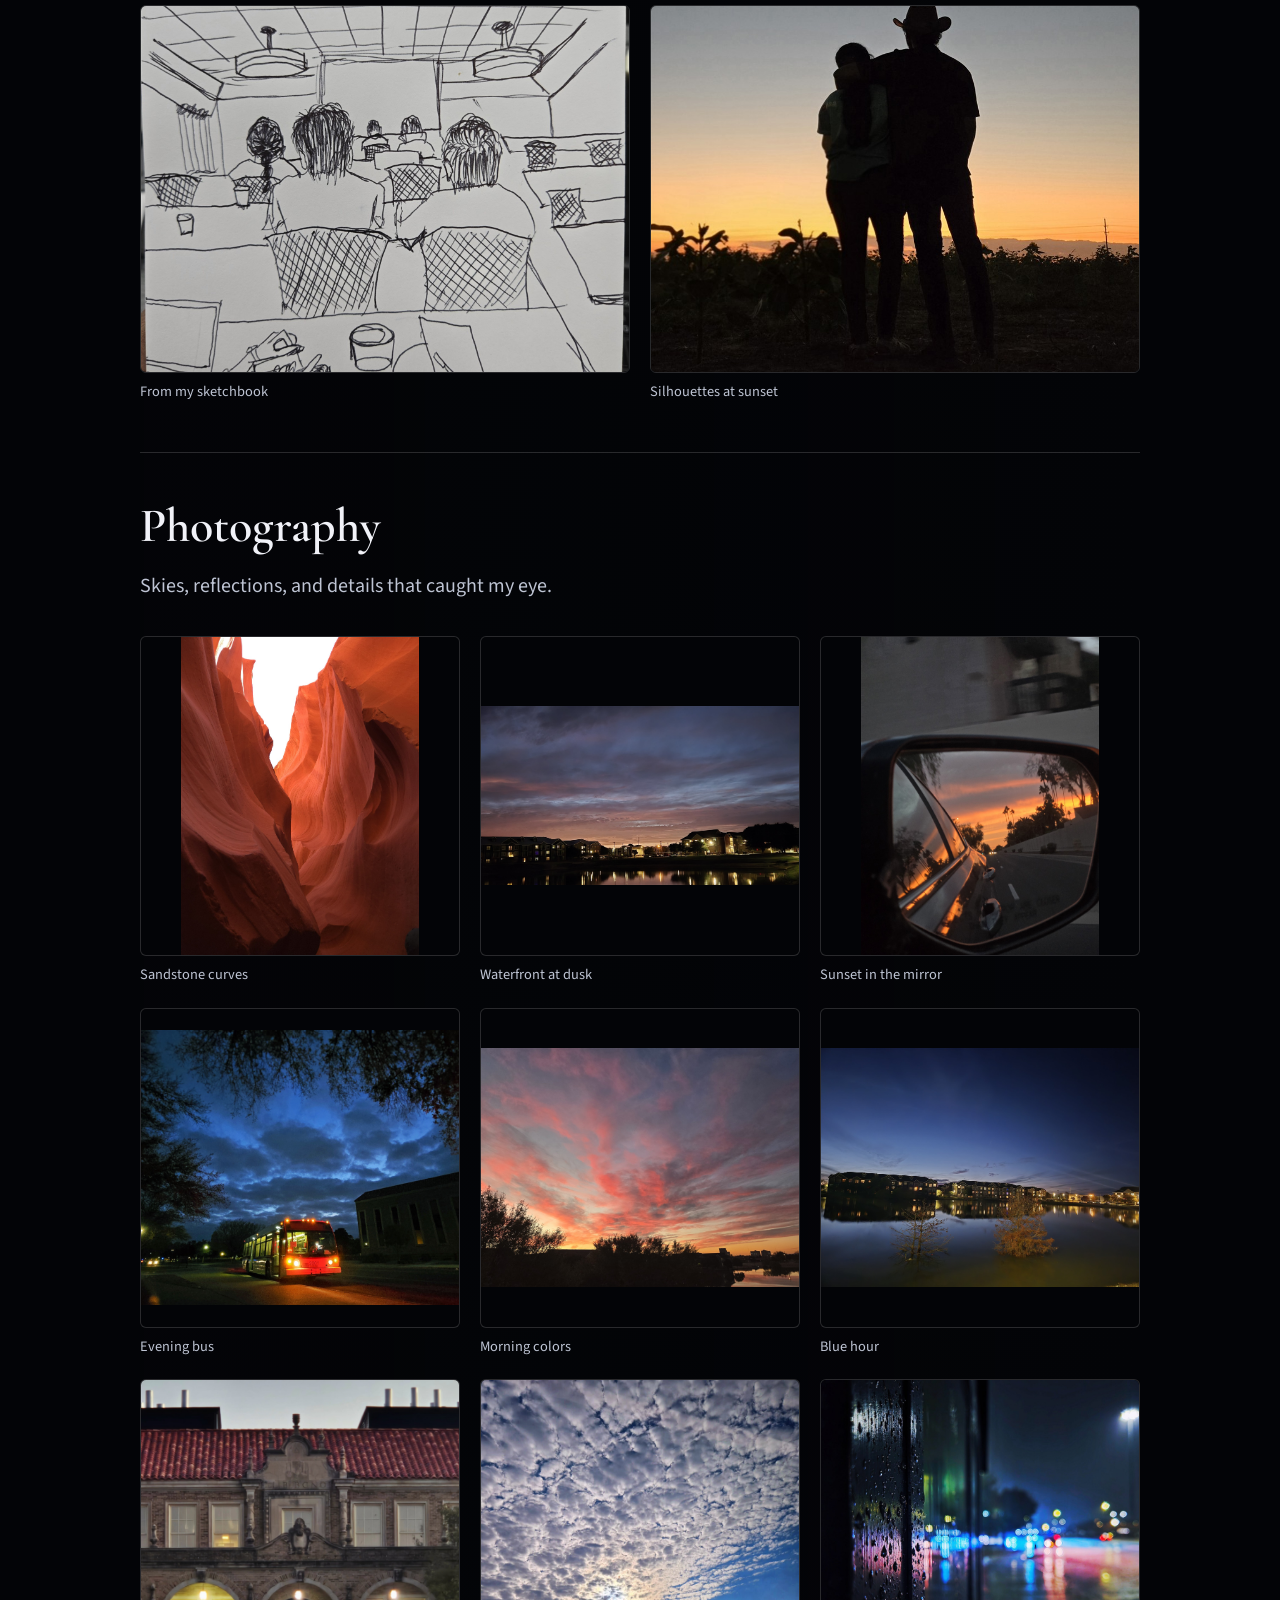
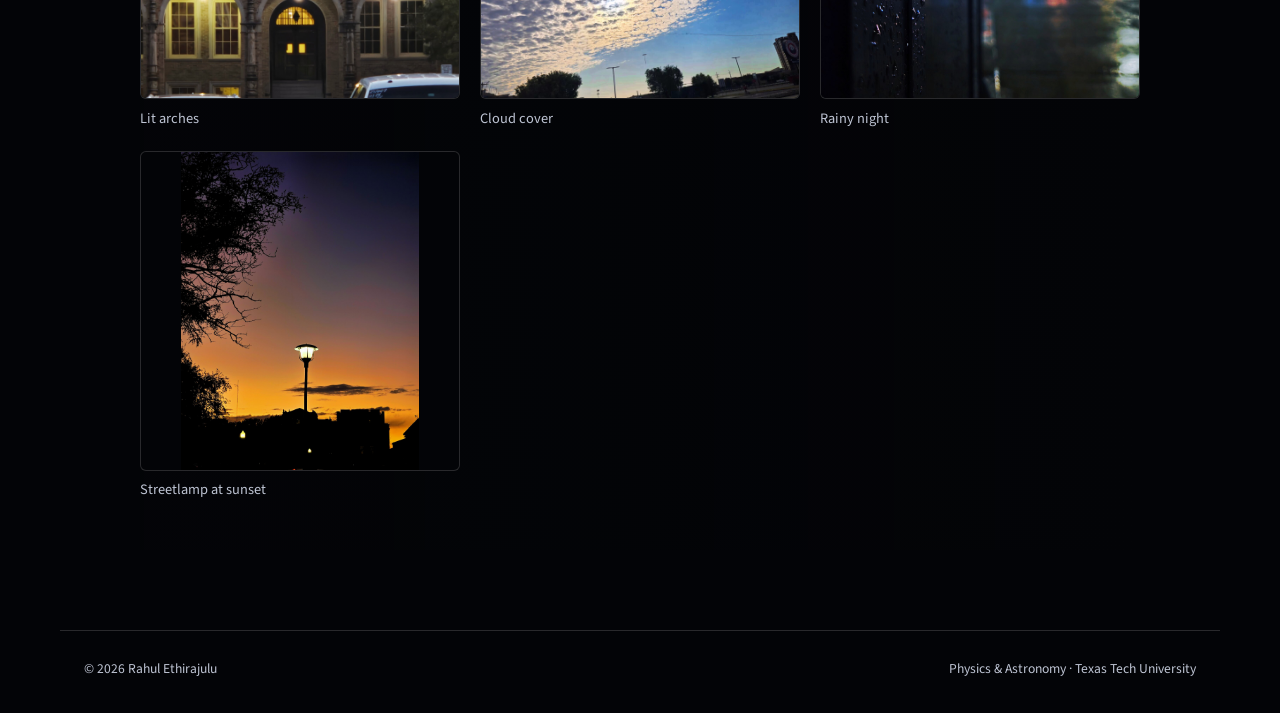
==== commit d19e1237: "Show the photography gallery below the About Me content" ====
--- a/about_me/index.html
+++ b/about_me/index.html
@@ -15,7 +15,7 @@
       rel="stylesheet"
     />
     <script>document.documentElement.classList.add("js");</script>
-    <link rel="stylesheet" href="../styles.css?v=about-gallery" />
+    <link rel="stylesheet" href="../styles.css?v=about-photography" />
   </head>
   <body>
     <a class="skip-link" href="#main-content">Skip to content</a>
@@ -84,7 +84,6 @@
               <p>I like to dance, sketch, and play keyboard. I’m also usually up for a movie or an adventure somewhere new. Right now I’m reading <em>Death’s End</em>, the third book in the <em>Three-Body Problem</em> trilogy.</p>
               <p>I play football and got to represent India at TTU’s Mini World Cup. We didn’t win, but I’m glad I got to play with this team. I also enjoy photography and working out, both just for fun.</p>
             </div>
-            <p><a href="../photography/">Browse my photography gallery &rarr;</a></p>
             <h3>Gallery</h3>
             <div class="about-gallery">
               <figure>
@@ -105,6 +104,52 @@
               </figure>
             </div>
           </section>
+          <section id="photography" class="home-section" aria-labelledby="photography-title">
+            <h2 id="photography-title">Photography</h2>
+            <p class="lead">Skies, reflections, and details that caught my eye.</p>
+            <div class="about-gallery photography-gallery">
+              <figure>
+                <a href="../images/photography/sandstone.jpg"><img src="../images/photography/sandstone.jpg" alt="Sunlight between tall, curved red sandstone walls." loading="lazy" decoding="async" /></a>
+                <figcaption>Sandstone curves</figcaption>
+              </figure>
+              <figure>
+                <a href="../images/photography/waterfront-dusk.jpg"><img src="../images/photography/waterfront-dusk.jpg" alt="Evening clouds and lit windows reflected in the water." loading="lazy" decoding="async" /></a>
+                <figcaption>Waterfront at dusk</figcaption>
+              </figure>
+              <figure>
+                <a href="../images/photography/mirror-sunset.jpg"><img src="../images/photography/mirror-sunset.jpg" alt="An orange sunset and palm trees reflected in a car mirror." loading="lazy" decoding="async" /></a>
+                <figcaption>Sunset in the mirror</figcaption>
+              </figure>
+              <figure>
+                <a href="../images/photography/evening-bus.jpg"><img src="../images/photography/evening-bus.jpg" alt="A bus with glowing headlights under a deep blue sky." loading="lazy" decoding="async" /></a>
+                <figcaption>Evening bus</figcaption>
+              </figure>
+              <figure>
+                <a href="../images/photography/morning-sky.jpg"><img src="../images/photography/morning-sky.jpg" alt="Pink clouds above silhouetted trees and still water." loading="lazy" decoding="async" /></a>
+                <figcaption>Morning colors</figcaption>
+              </figure>
+              <figure>
+                <a href="../images/photography/blue-hour.jpg"><img src="../images/photography/blue-hour.jpg" alt="Lights reflected in still water beneath a blue twilight sky." loading="lazy" decoding="async" /></a>
+                <figcaption>Blue hour</figcaption>
+              </figure>
+              <figure>
+                <a href="../images/photography/lit-arches.jpg"><img src="../images/photography/lit-arches.jpg" alt="Warm lights illuminating arches beneath a tiled roof." loading="lazy" decoding="async" /></a>
+                <figcaption>Lit arches</figcaption>
+              </figure>
+              <figure>
+                <a href="../images/photography/cloud-cover.jpg"><img src="../images/photography/cloud-cover.jpg" alt="Sunlight filtering through a textured blanket of clouds." loading="lazy" decoding="async" /></a>
+                <figcaption>Cloud cover</figcaption>
+              </figure>
+              <figure>
+                <a href="../images/photography/rainy-lights.jpg"><img src="../images/photography/rainy-lights.jpg" alt="Raindrops in focus against blurred blue and red lights." loading="lazy" decoding="async" /></a>
+                <figcaption>Rainy night</figcaption>
+              </figure>
+              <figure>
+                <a href="../images/photography/streetlamp.jpg"><img src="../images/photography/streetlamp.jpg" alt="A lit streetlamp against a vivid orange sky." loading="lazy" decoding="async" /></a>
+                <figcaption>Streetlamp at sunset</figcaption>
+              </figure>
+            </div>
+          </section>
         </div>
       </article>
     </main>
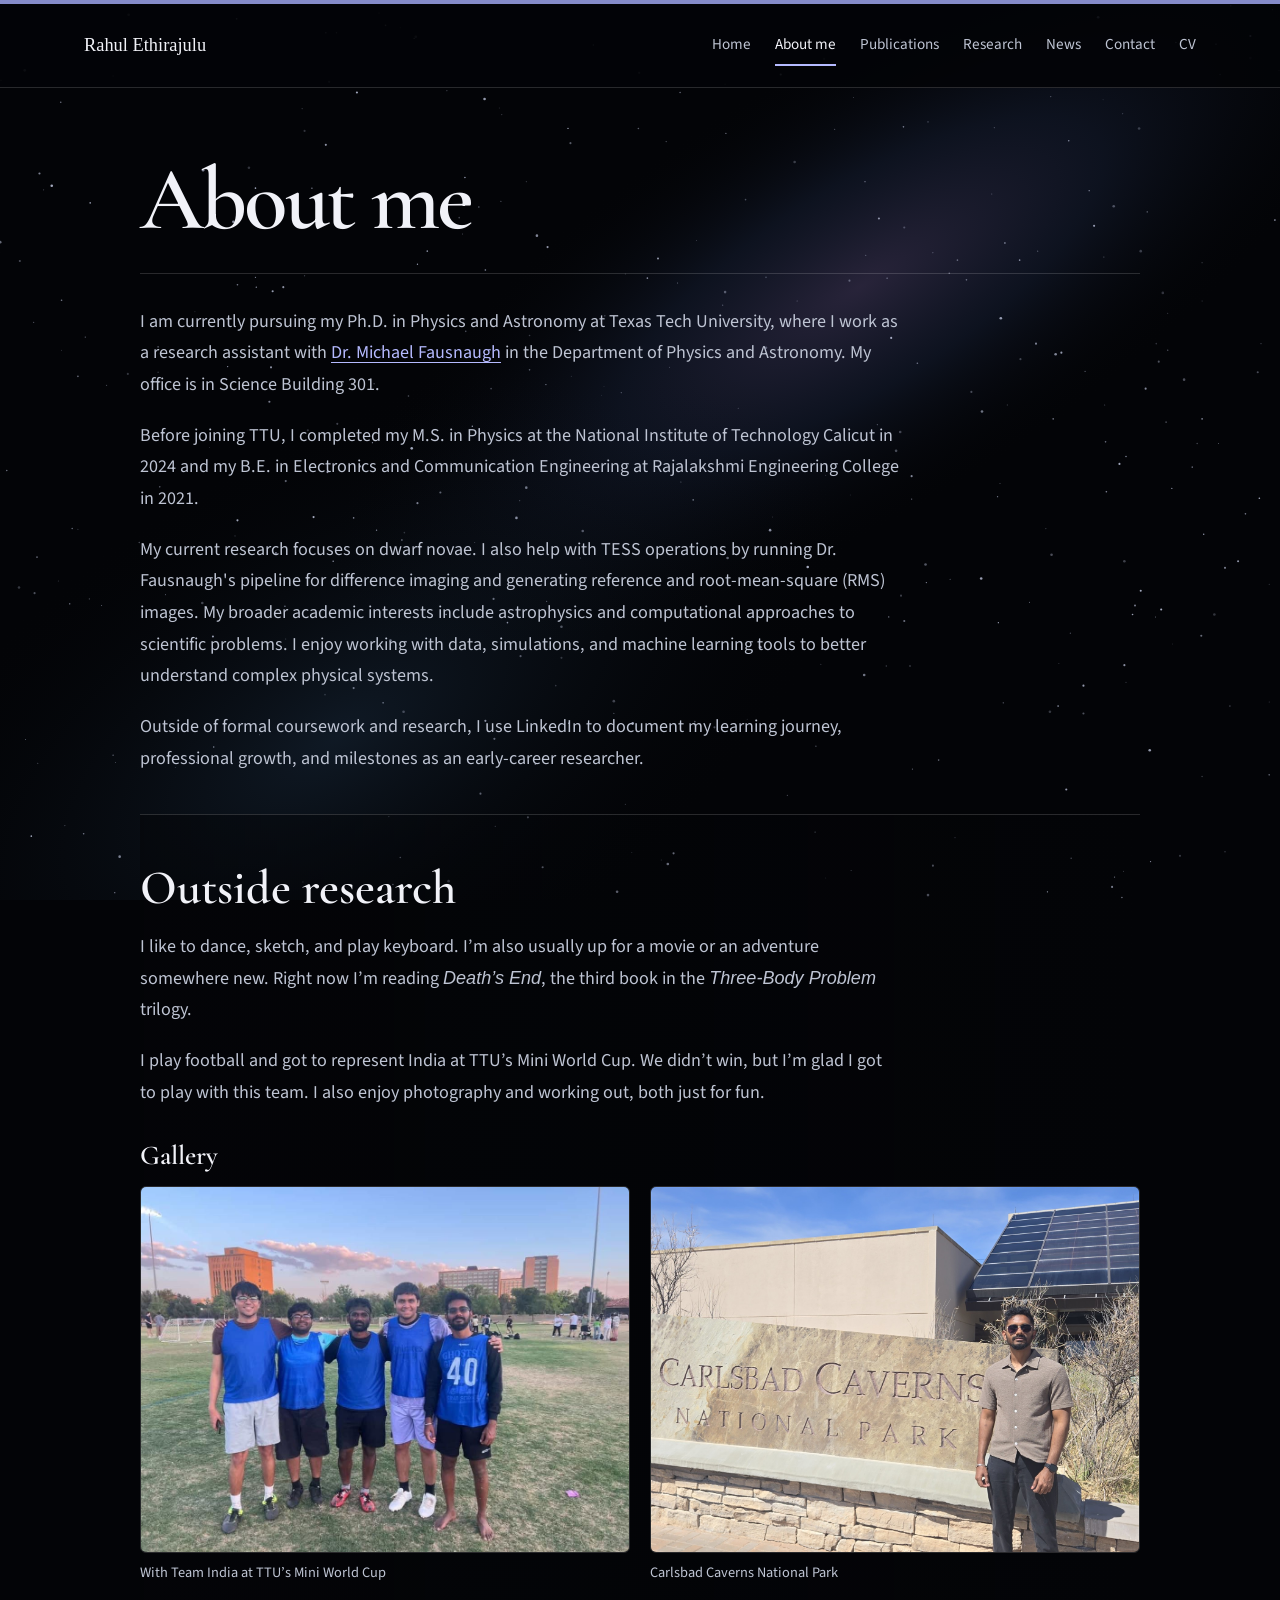
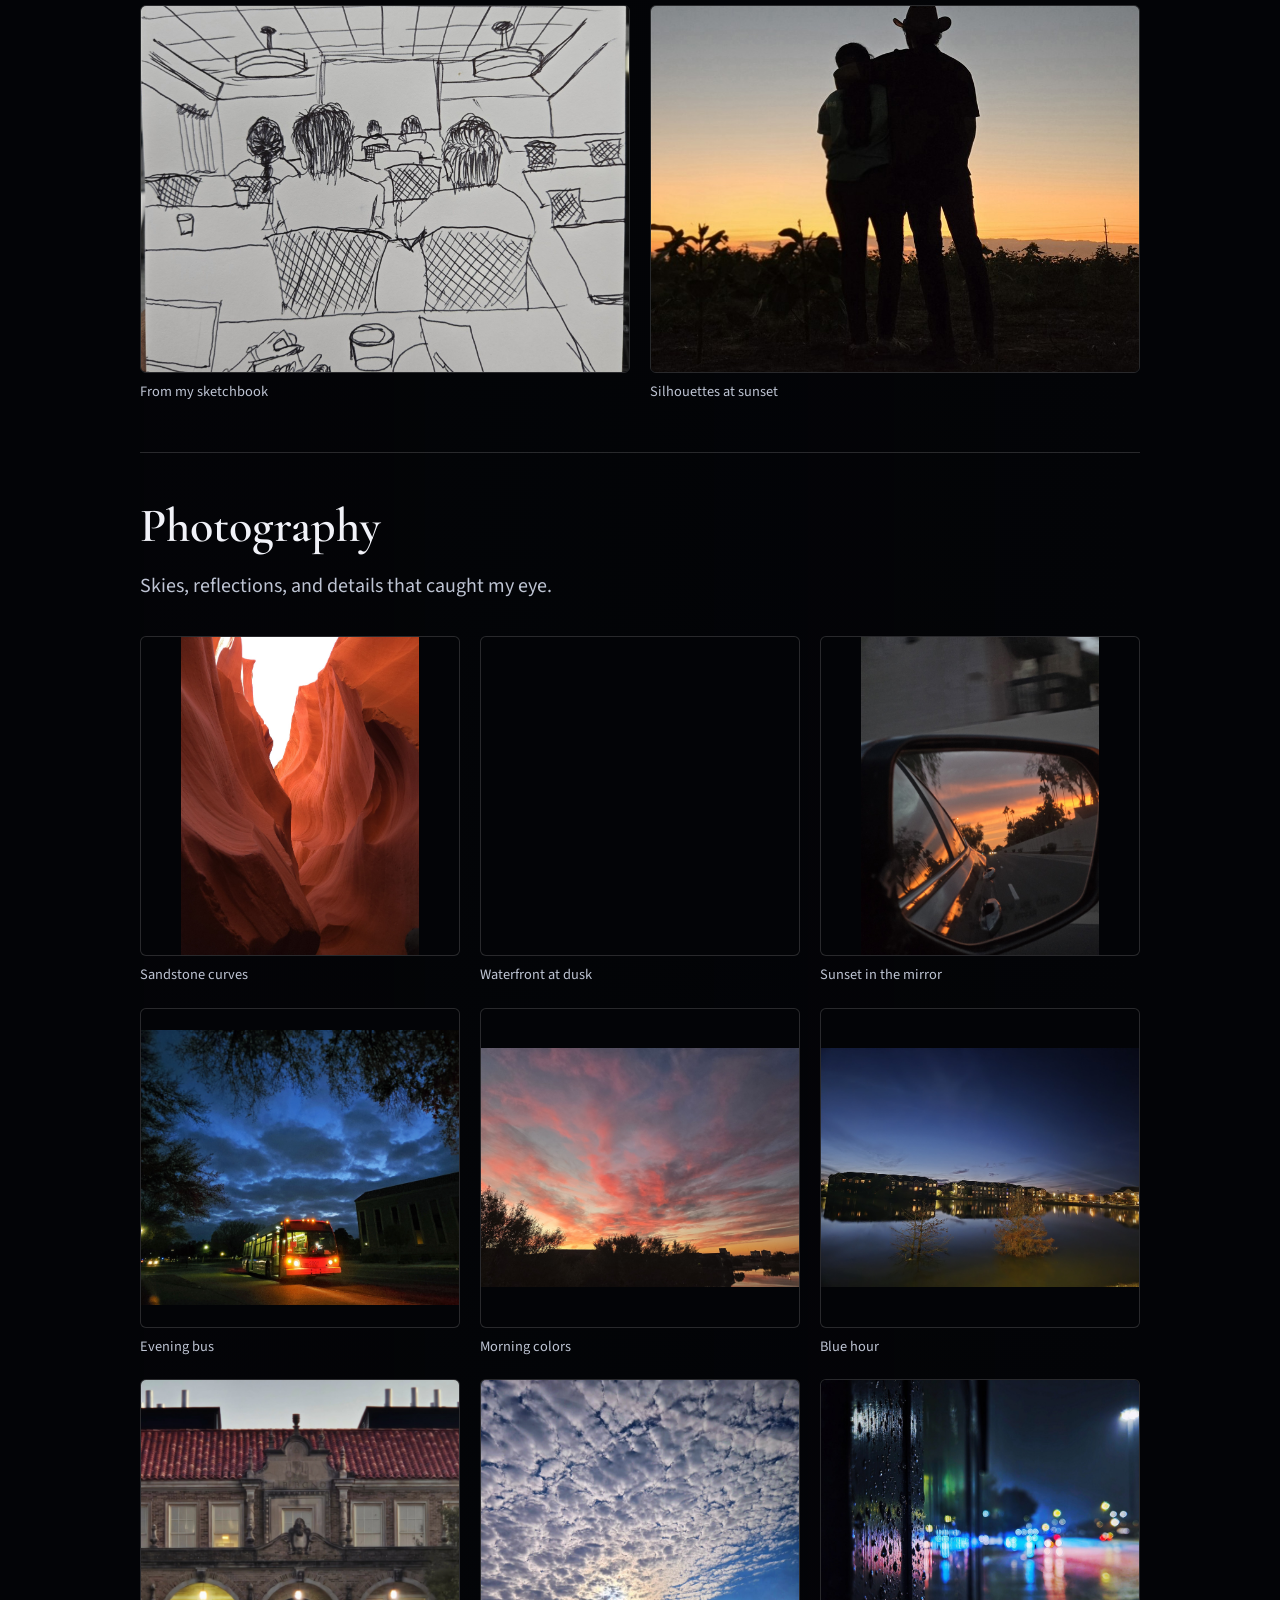
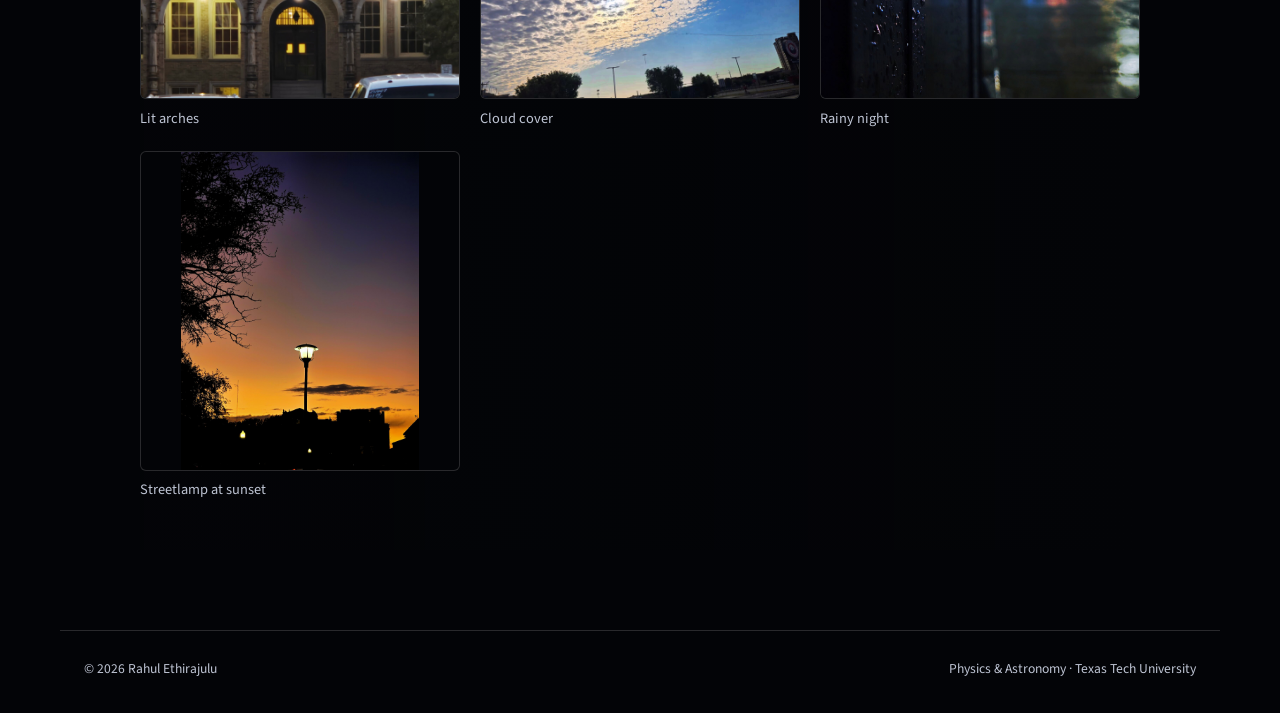
==== commit 1fe5af90: "Improve layouts and touch targets on phones" ====
--- a/about_me/index.html
+++ b/about_me/index.html
@@ -15,7 +15,7 @@
       rel="stylesheet"
     />
     <script>document.documentElement.classList.add("js");</script>
-    <link rel="stylesheet" href="../styles.css?v=about-photography" />
+    <link rel="stylesheet" href="../styles.css?v=mobile-layout" />
   </head>
   <body>
     <a class="skip-link" href="#main-content">Skip to content</a>
--- a/styles.css
+++ b/styles.css
@@ -658,3 +658,47 @@
 @media (min-width: 901px) {
   .photography-gallery { grid-template-columns: repeat(3, minmax(0, 1fr)); }
 }
+
+@media (max-width: 900px) {
+  .site-nav {
+    display: grid;
+    grid-template-columns: repeat(2, minmax(0, 1fr));
+    gap: .25rem .75rem;
+  }
+  .js .site-nav.is-open { display: grid; }
+  .site-nav a, .menu-toggle {
+    display: flex;
+    align-items: center;
+    min-height: 44px;
+  }
+  .site-nav a { padding: .5rem .65rem; }
+  .content-box, .research-context, .news-body { overflow-wrap: anywhere; }
+}
+
+@media (max-width: 700px) {
+  .page-shell { padding-inline: clamp(16px, 5vw, 24px); }
+  .hero, .news-card, .news-item-alt .news-card, .research-feature {
+    grid-template-columns: minmax(0, 1fr);
+  }
+  .hero { padding-block: 2.25rem; gap: 1.75rem; }
+  .content-page { padding-block: 2.25rem 3rem; }
+  h1, .hero h1 { font-size: clamp(2.35rem, 10.5vw, 3.7rem); }
+  .news-body h2 { font-size: clamp(1.7rem, 7vw, 2.35rem); }
+  .home-section { padding-block: 2rem; }
+  .hero-actions, .cv-actions { gap: .75rem; }
+  .hero-actions .button, .cv-actions .button {
+    flex: 1 1 12rem;
+    justify-content: center;
+    text-align: center;
+    min-height: 44px;
+  }
+  .research-grid, .previous-work-grid, .feature-news {
+    grid-template-columns: minmax(0, 1fr);
+  }
+  .feature-news { gap: 1rem; }
+  .news-card { gap: 1.25rem; padding: clamp(.875rem, 4vw, 1.5rem); }
+  .news-item-alt .news-media { grid-row: auto; }
+  .news-media { min-width: 0; width: 100%; }
+  .photo-slider-controls button { min-width: 48px; min-height: 48px; }
+  .cv-viewer { min-height: 0; height: 60svh; }
+}
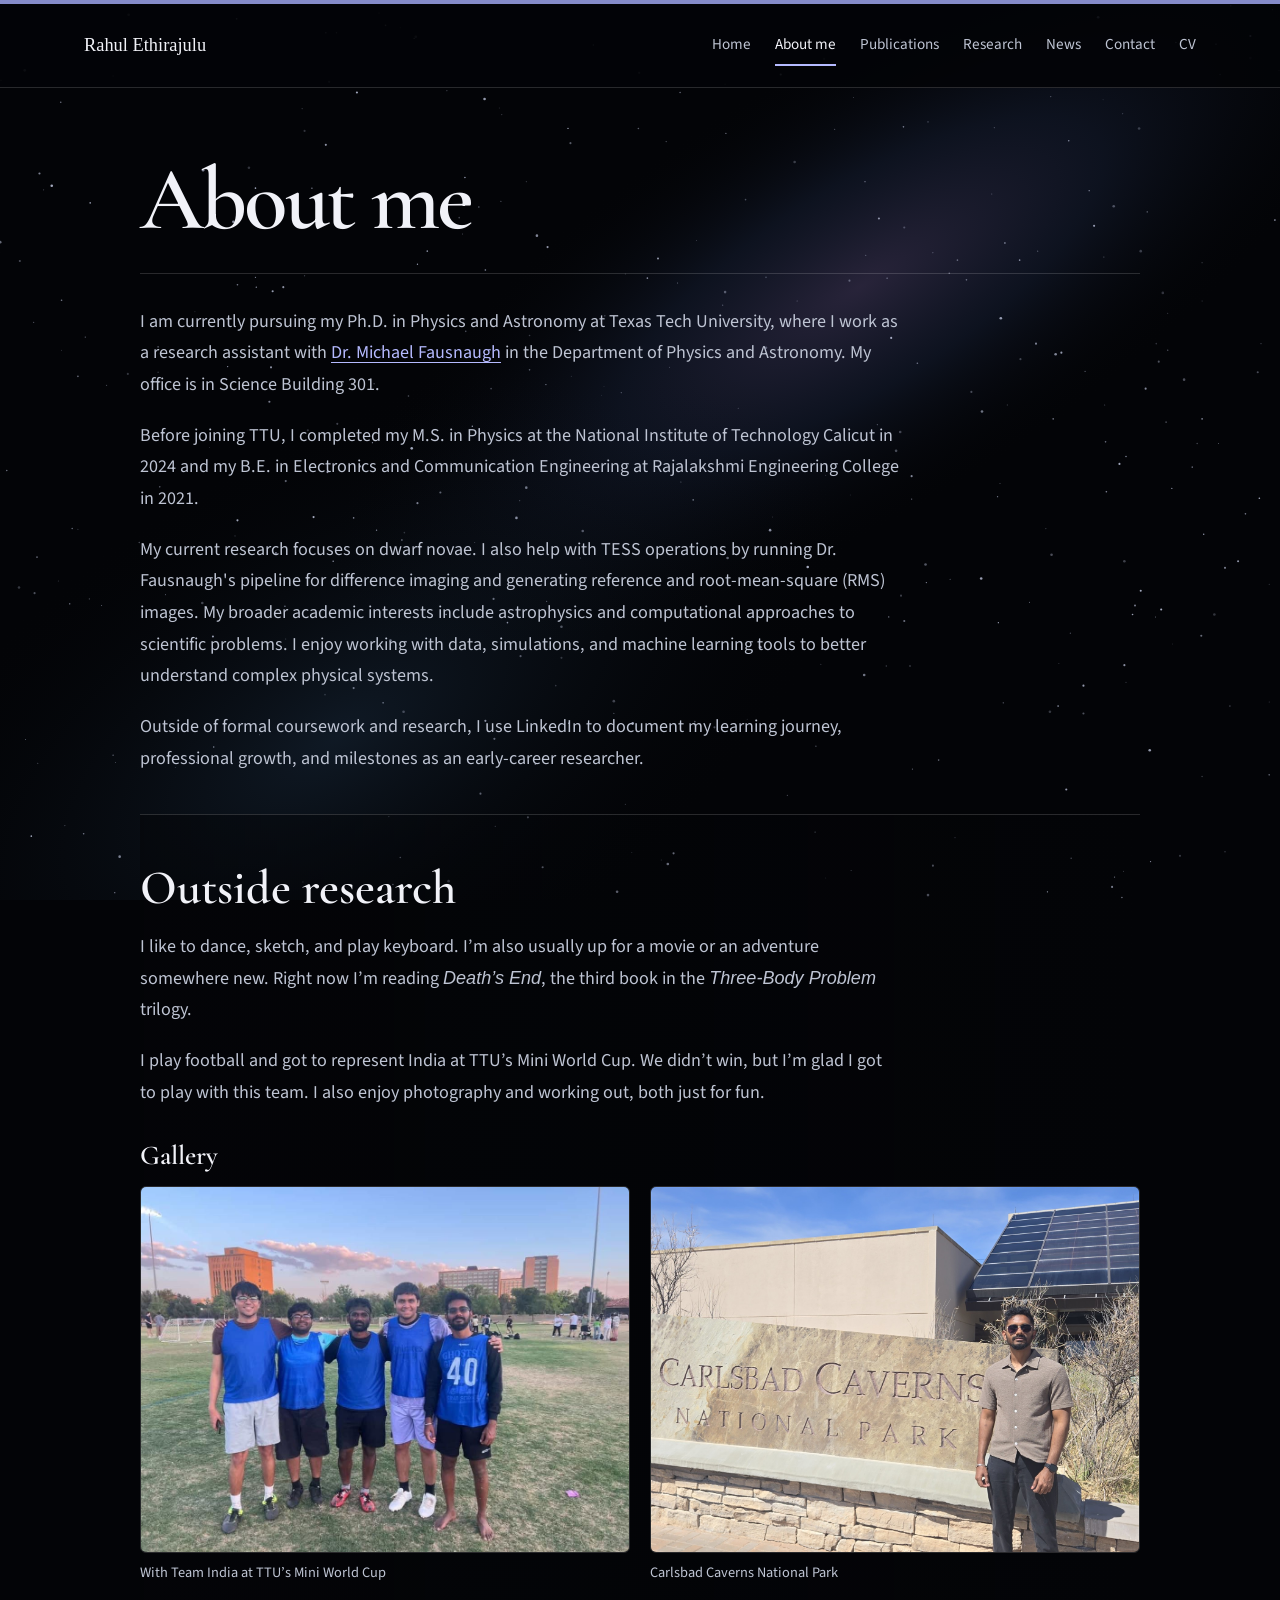
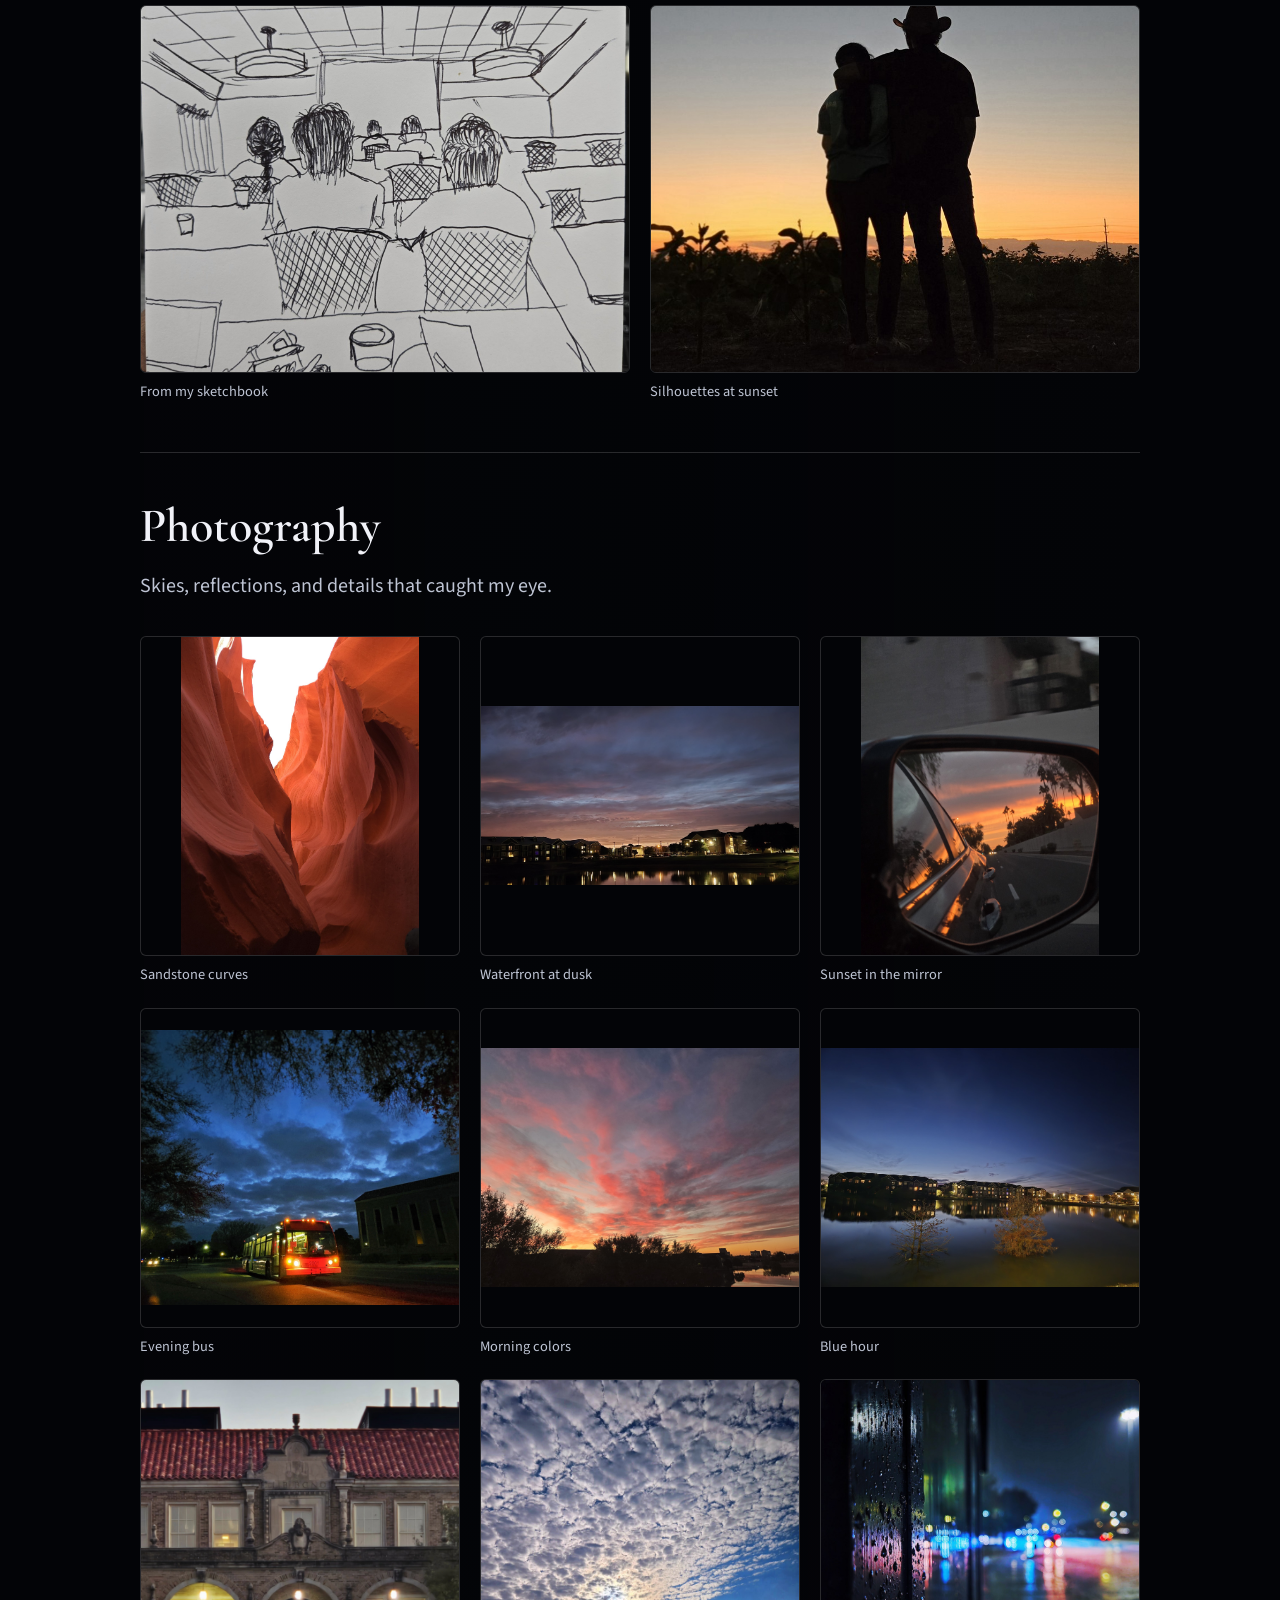
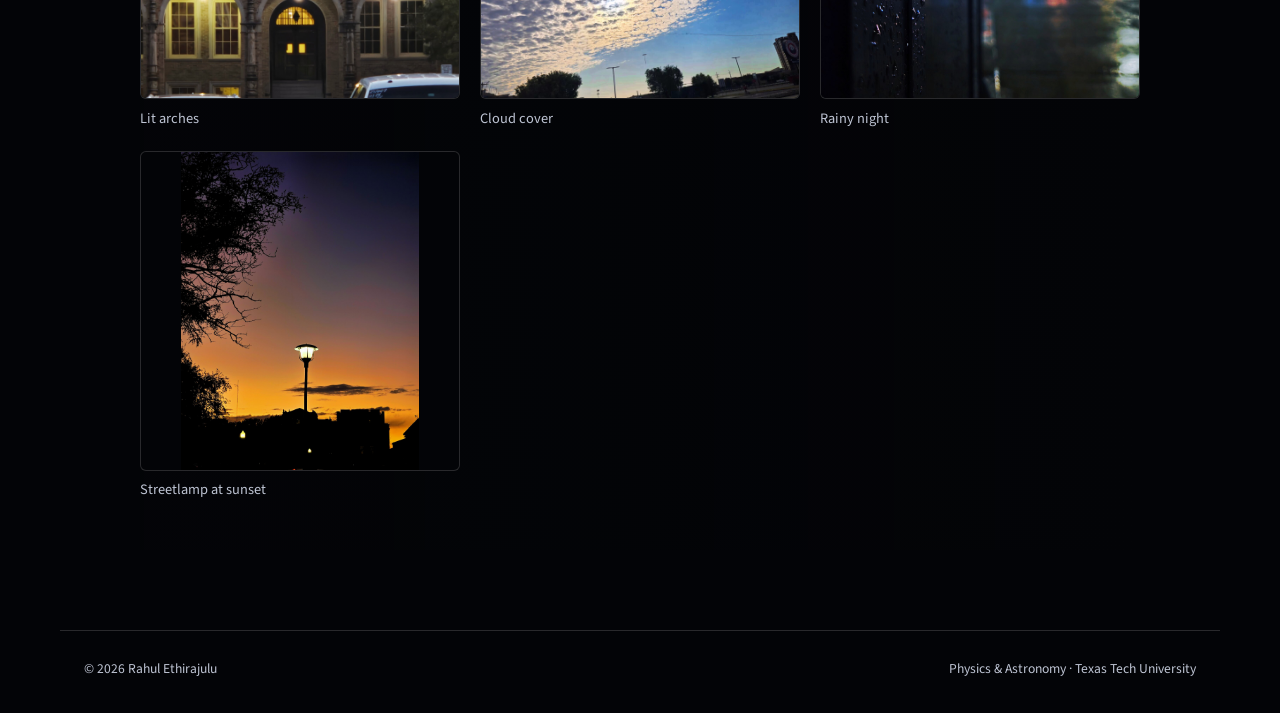
==== commit 48b809b8: "Use supplied logo as site favicon" ====
--- a/about_me/index.html
+++ b/about_me/index.html
@@ -1,6 +1,7 @@
 <!DOCTYPE html>
 <html lang="en">
   <head>
+    <link rel="icon" type="image/svg+xml" href="../favicon.svg" />
     <meta charset="UTF-8" />
     <meta name="viewport" content="width=device-width, initial-scale=1.0" />
     <title>About me | Rahul Ethirajulu</title>
--- a/styles.css
+++ b/styles.css
@@ -237,17 +237,17 @@
 }
 
 .feature-news {
-  display:grid;
-  grid-template-columns:220px 1fr;
-  gap:2rem;
-  align-items:center
+  display: grid;
+  grid-template-columns: minmax(0, 340px) minmax(0, 1fr);
+  gap: 2rem;
+  align-items: center;
 }
 
 .feature-news img {
-  width:100%;
-  border-radius:4px;
-  aspect-ratio:16/9;
-  object-fit:cover
+  display: block;
+  width: 100%;
+  height: auto;
+  border-radius: 6px;
 }
 
 .feature-news p {
@@ -453,10 +453,6 @@
   grid-template-columns:1fr
 }
 
-.feature-news img {
-  max-width:320px
-}
-
 .section-heading {
   align-items:start;
   flex-direction:column;
@@ -621,6 +617,7 @@
 }
 
 @media (min-width: 901px) {
+  #ttu-poster-2026 .news-card,
   #bucy-scholarship .news-card {
     grid-template-columns: minmax(0, 1.2fr) minmax(0, 0.8fr);
   }
